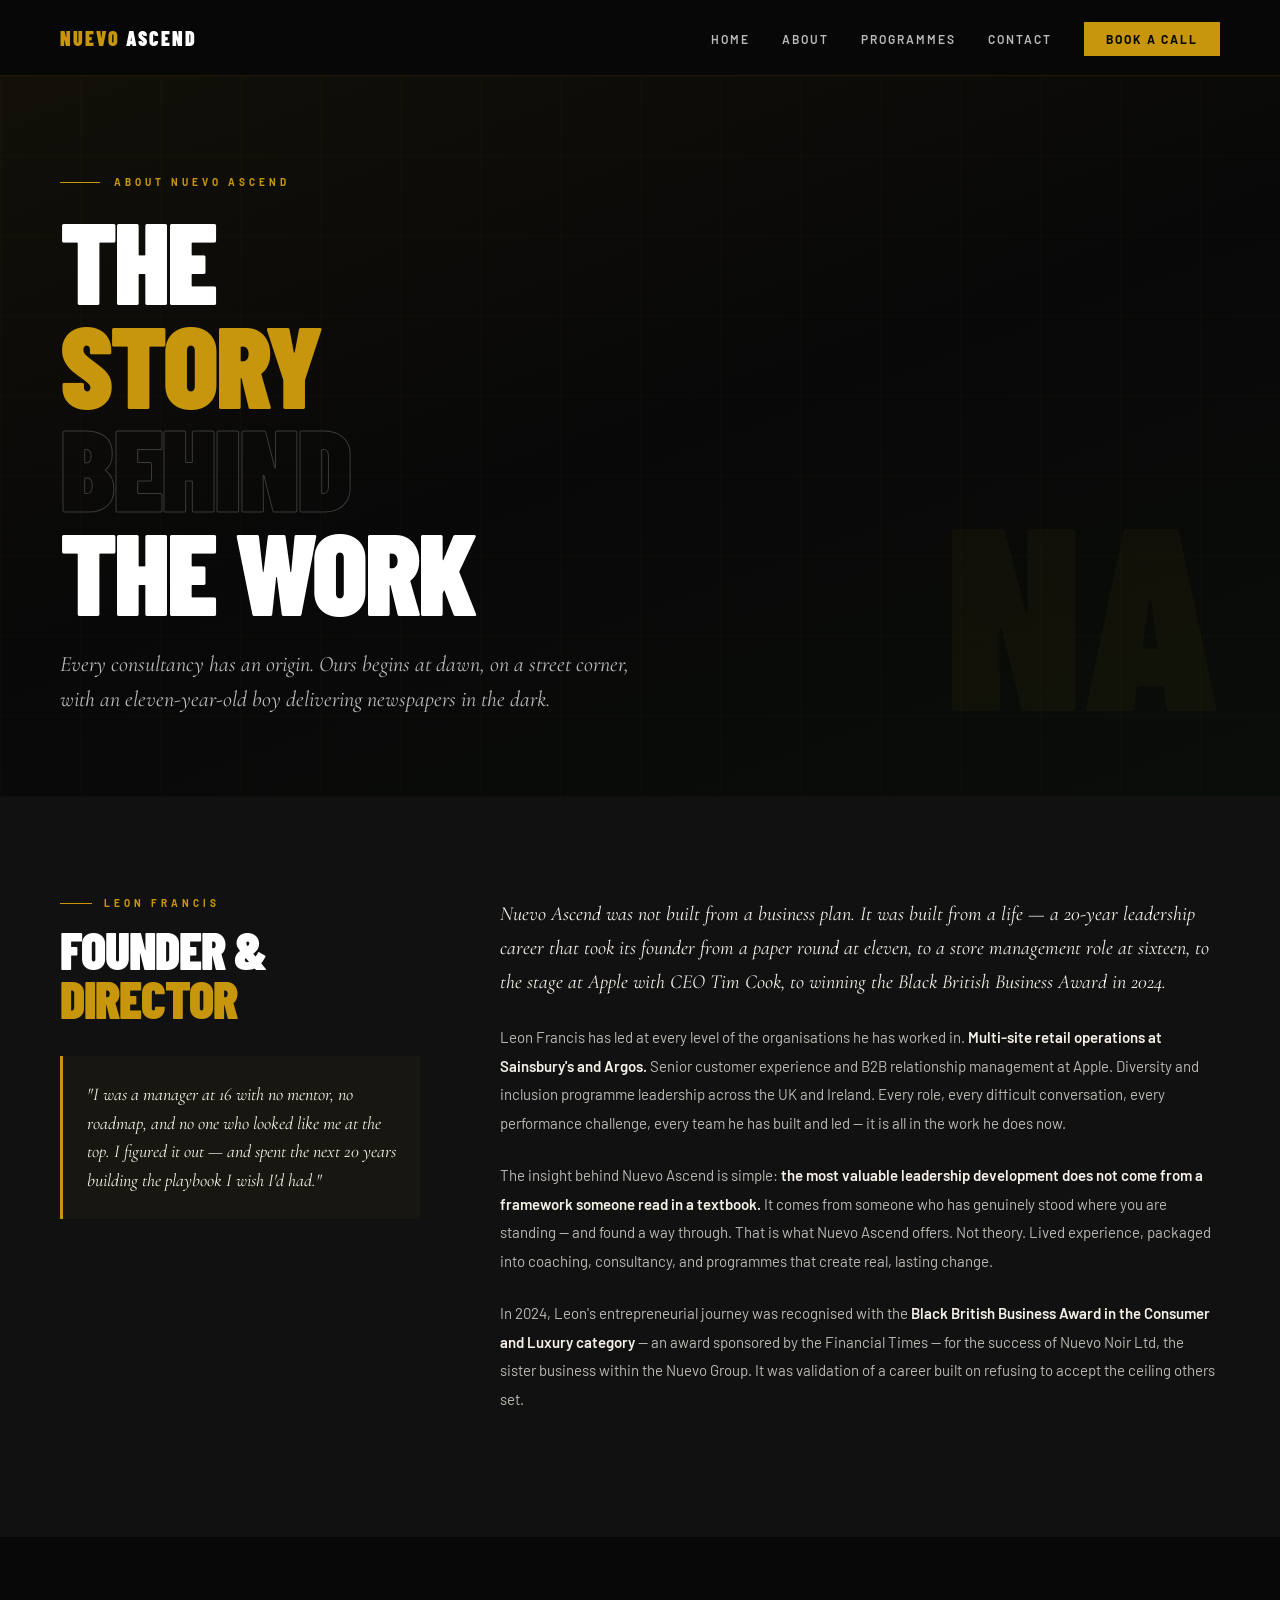
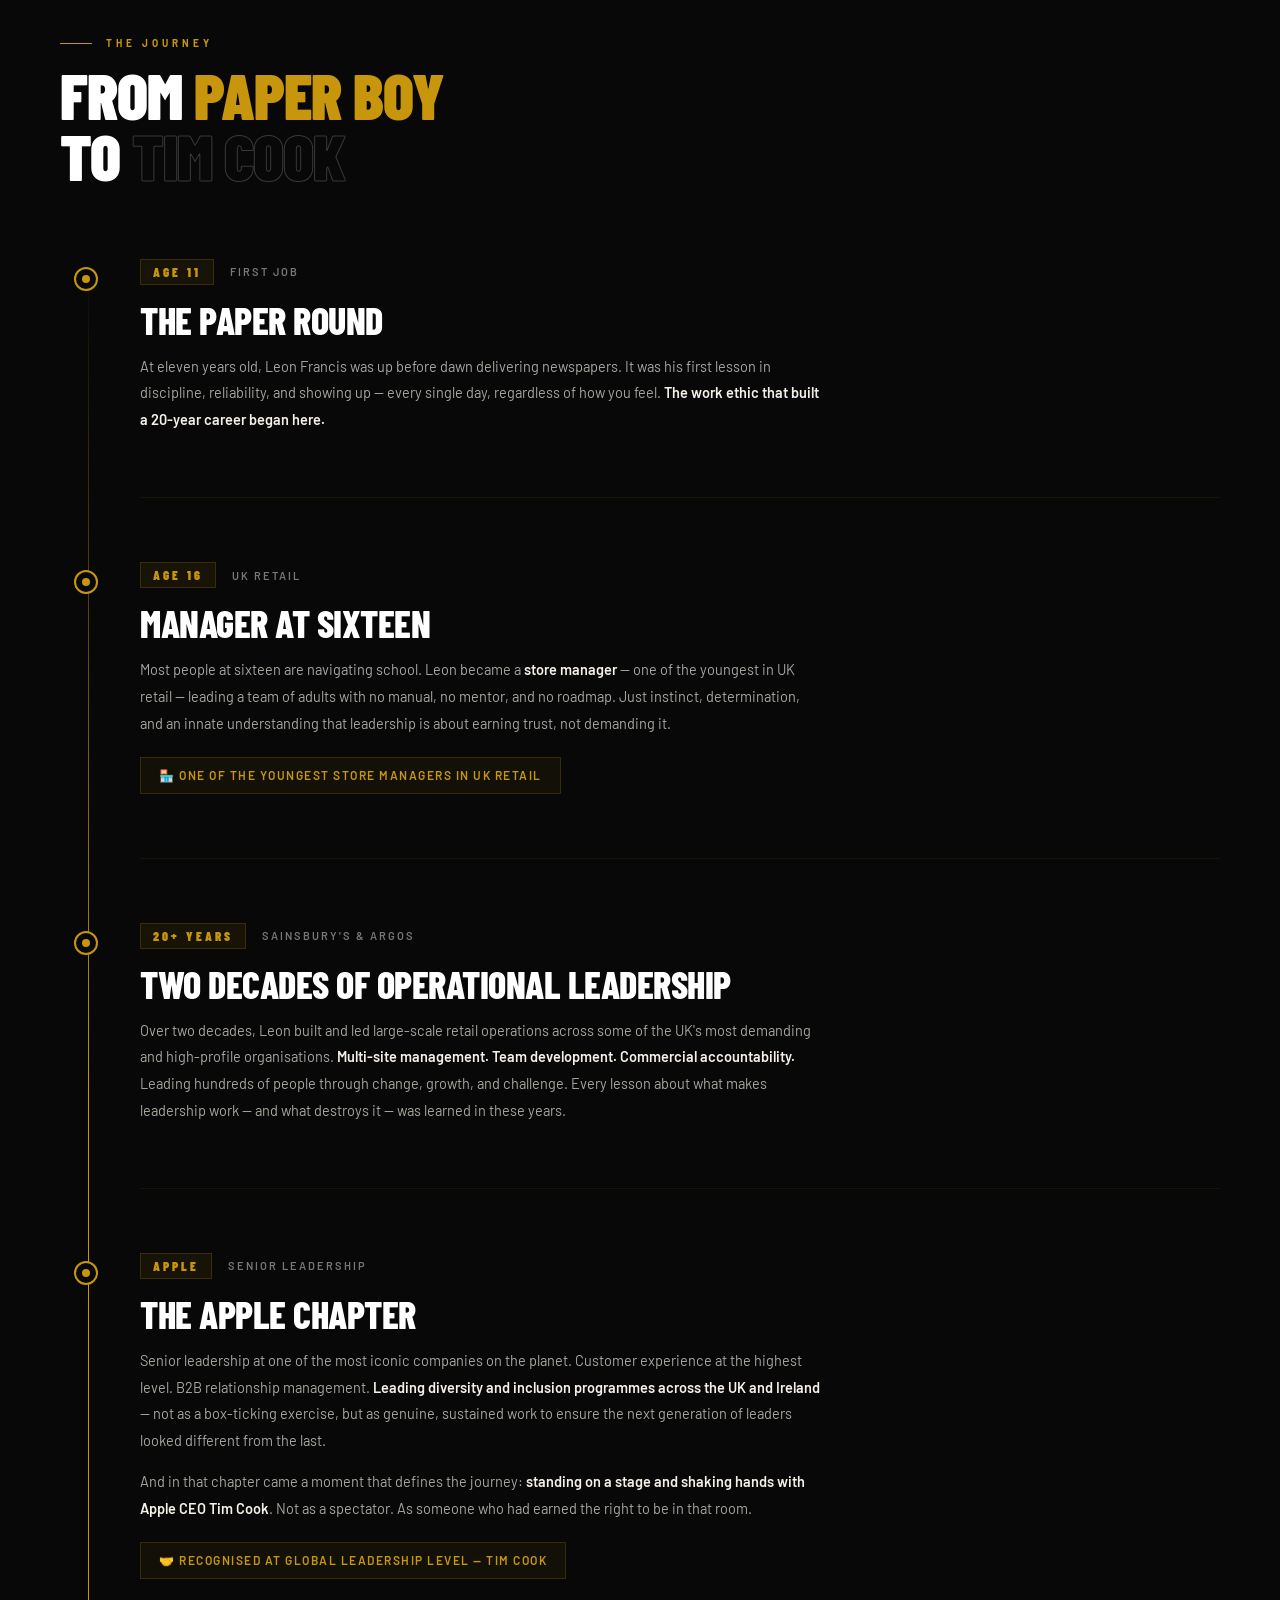
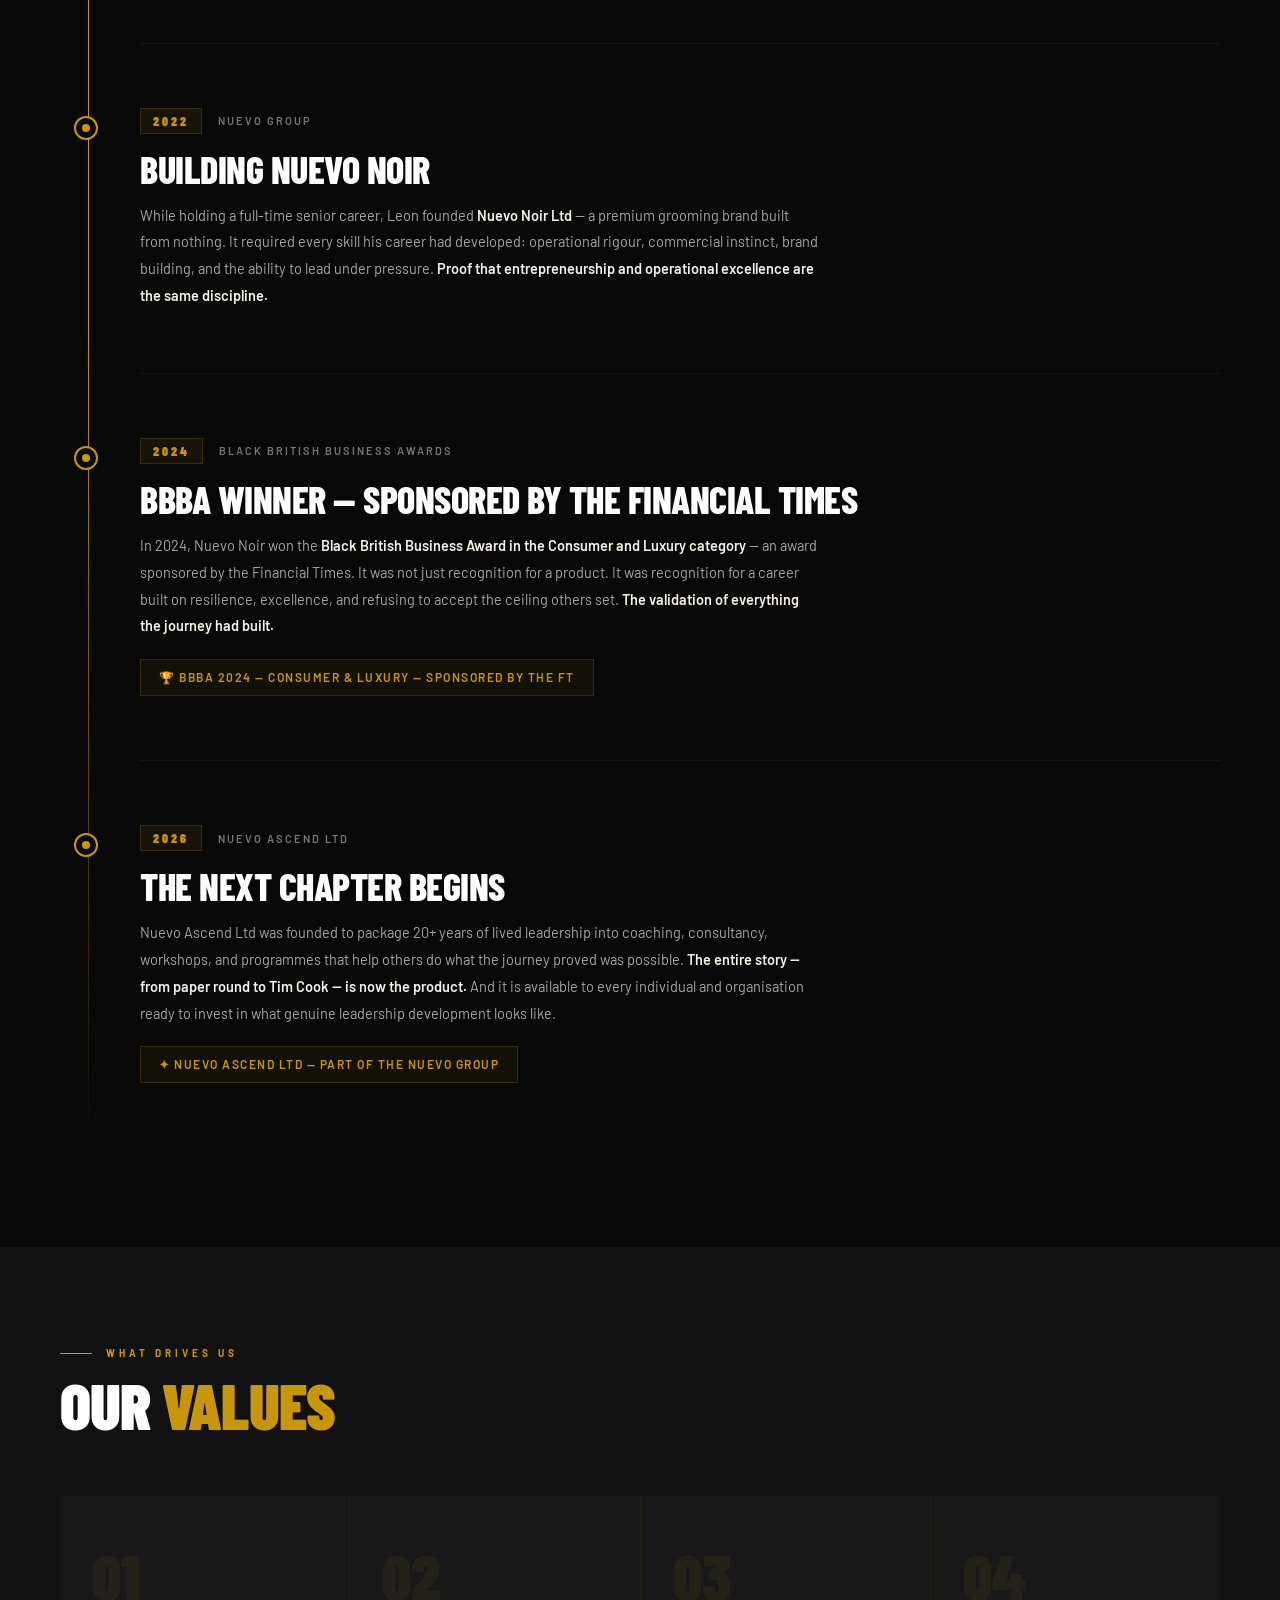
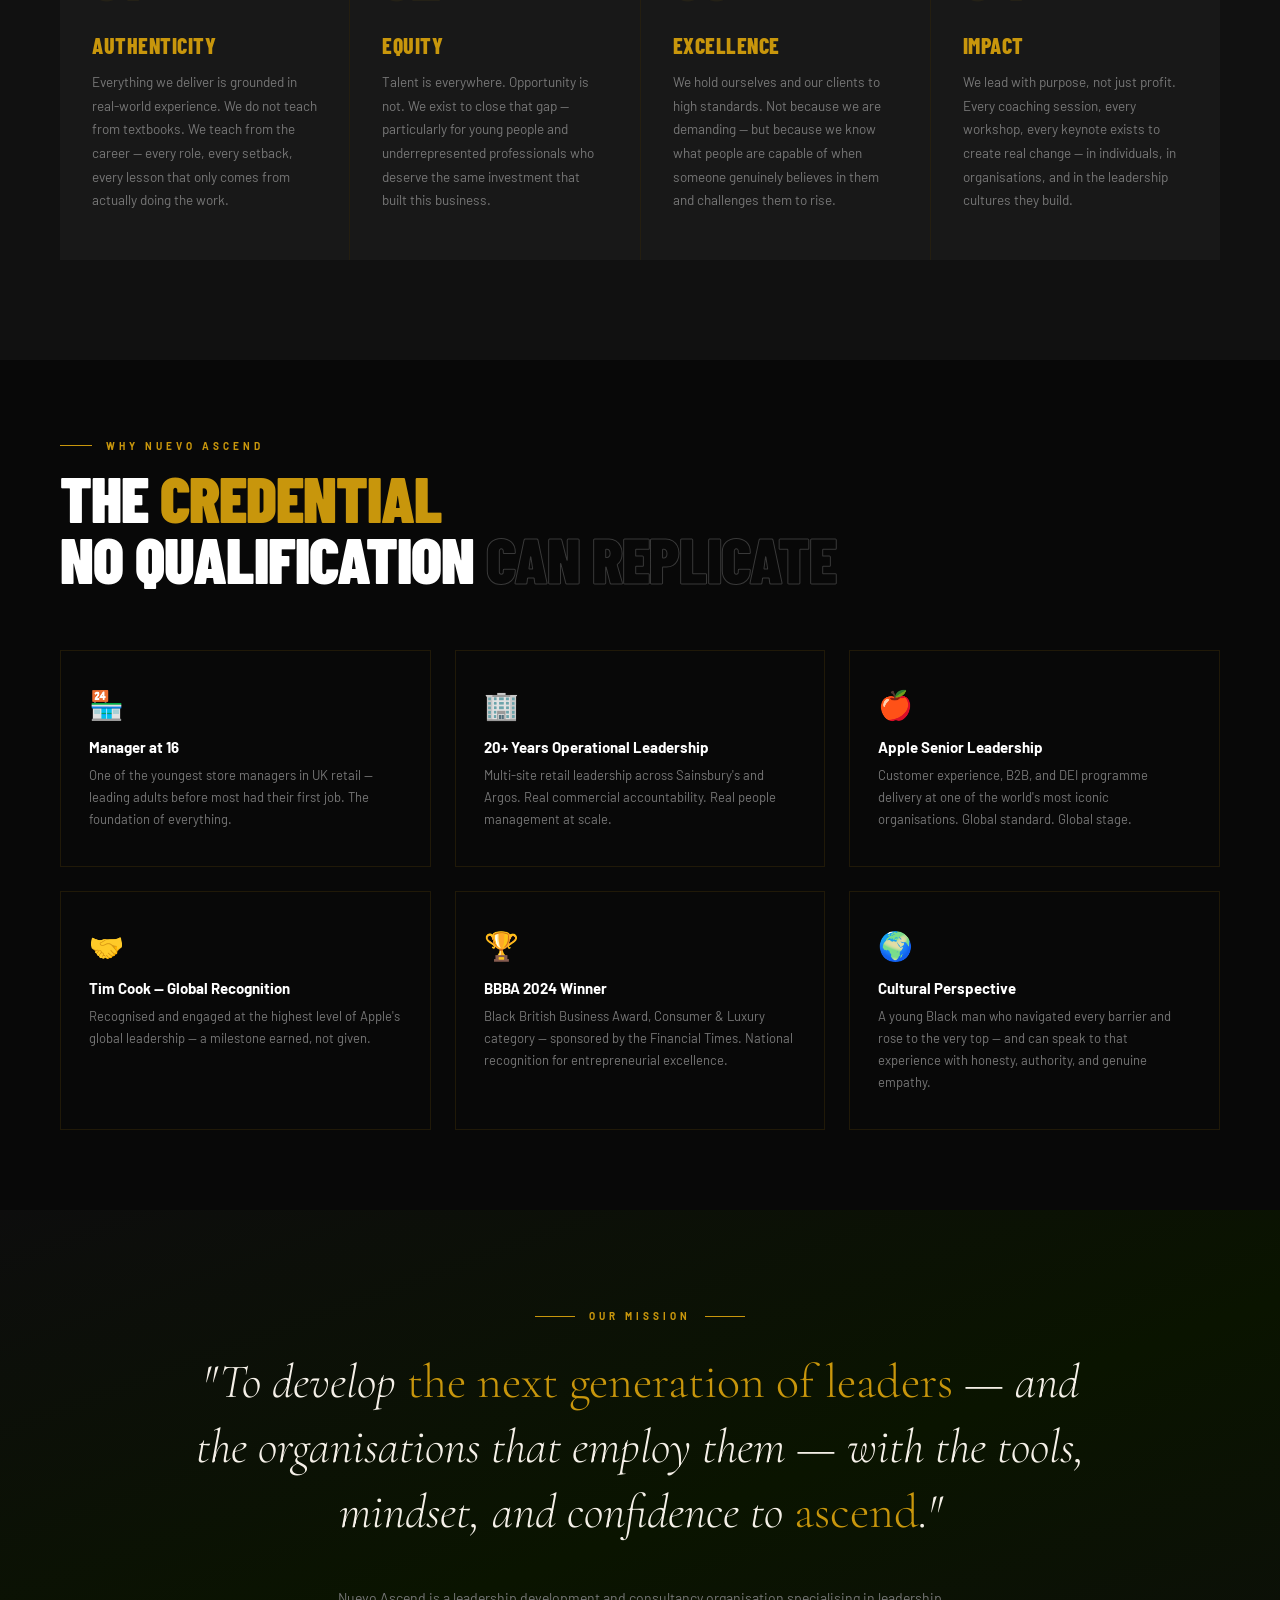
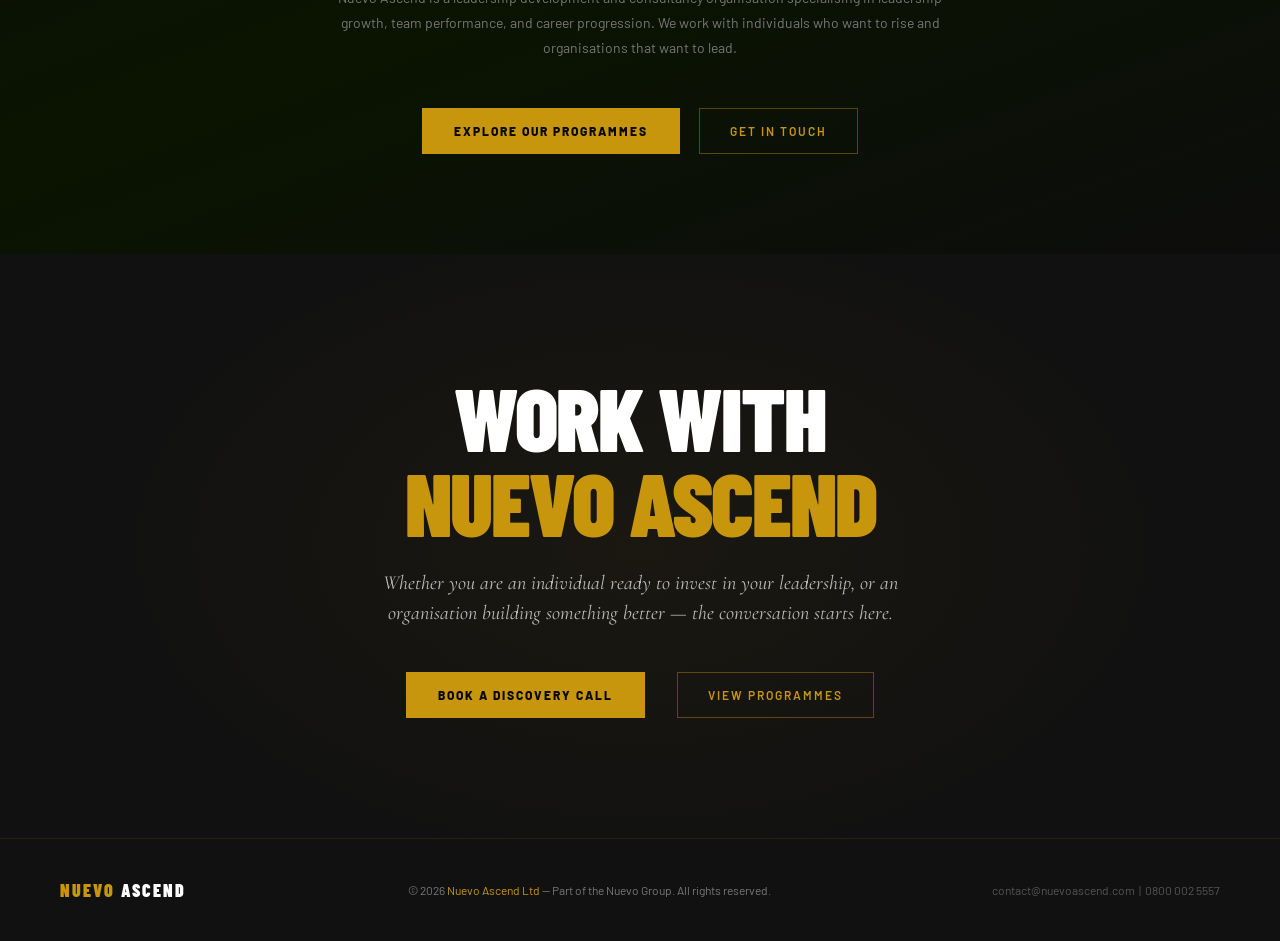
==== nuevoascend-site/about.html @ 0a99cb54 "Add files via upload" ====
<!DOCTYPE html>
<html lang="en">
<head>
<meta charset="UTF-8">
<meta name="viewport" content="width=device-width, initial-scale=1.0">
<title>About | Nuevo Ascend — The Story</title>
<link href="https://fonts.googleapis.com/css2?family=Cormorant+Garamond:ital,wght@0,300;0,400;0,600;0,700;1,300;1,400;1,600&family=Barlow:wght@300;400;500;600;700;800&family=Barlow+Condensed:wght@600;700;800;900&display=swap" rel="stylesheet">
<style>
:root{--black:#080808;--charcoal:#111111;--panel:#181818;--gold:#C8960C;--gold-lt:#E8B830;--green:#2E8B1A;--white:#FFFFFF;--off:#F5F0E8;--grey:#777777;--lgrey:#BBBBBB}
*,*::before,*::after{box-sizing:border-box;margin:0;padding:0}
html{scroll-behavior:smooth}
body{background:var(--black);color:var(--off);font-family:'Barlow',sans-serif;overflow-x:hidden}
nav{position:sticky;top:0;left:0;right:0;z-index:200;display:flex;align-items:center;justify-content:space-between;padding:0 60px;height:76px;background:rgba(8,8,8,.95);backdrop-filter:blur(20px);border-bottom:1px solid rgba(200,150,12,.12)}
.nav-logo-text{font-family:'Barlow Condensed',sans-serif;font-weight:900;font-size:20px;letter-spacing:2px;color:var(--white);text-decoration:none}
.nav-logo-text span{color:var(--gold)}
.nav-links{display:flex;align-items:center;gap:32px;list-style:none}
.nav-links a{color:var(--lgrey);text-decoration:none;font-size:12px;font-weight:600;letter-spacing:2px;text-transform:uppercase;transition:color .3s}
.nav-links a:hover{color:var(--gold)}
.nav-cta{background:var(--gold)!important;color:var(--black)!important;padding:10px 22px!important;font-weight:700!important}

/* PAGE HERO */
.page-hero{min-height:auto;padding-top:100px;display:flex;flex-direction:column;justify-content:flex-end;padding:100px 60px 80px;position:relative;overflow:hidden}
.page-hero-bg{position:absolute;inset:0;background:linear-gradient(160deg,rgba(200,150,12,.05) 0%,transparent 50%,rgba(46,139,26,.04) 100%),var(--black)}
.page-hero-lines{position:absolute;inset:0;background-image:linear-gradient(rgba(200,150,12,.025) 1px,transparent 1px),linear-gradient(90deg,rgba(200,150,12,.025) 1px,transparent 1px);background-size:80px 80px}
.page-hero-num{position:absolute;right:60px;bottom:60px;font-family:'Barlow Condensed',sans-serif;font-weight:900;font-size:260px;color:rgba(200,150,12,.04);line-height:1;pointer-events:none;user-select:none}
.page-hero-eyebrow{display:flex;align-items:center;gap:14px;margin-bottom:20px;position:relative;z-index:1;opacity:0;animation:fadeUp .8s .3s forwards}
.page-hero-eyebrow span{font-size:10px;font-weight:700;letter-spacing:4px;text-transform:uppercase;color:var(--gold)}
.page-hero-eyebrow::before{content:'';width:40px;height:1px;background:var(--gold)}
.page-hero h1{font-family:'Barlow Condensed',sans-serif;font-weight:900;font-size:clamp(60px,9vw,130px);line-height:.9;text-transform:uppercase;letter-spacing:-3px;position:relative;z-index:1;opacity:0;animation:fadeUp .8s .5s forwards}
.page-hero h1 .white{color:var(--white);display:block}
.page-hero h1 .gold{color:var(--gold);display:block}
.page-hero h1 .outline{-webkit-text-stroke:1px rgba(255,255,255,.2);color:transparent;display:block}
.page-hero-sub{font-family:'Cormorant Garamond',serif;font-style:italic;font-size:clamp(16px,2vw,22px);color:var(--lgrey);max-width:600px;line-height:1.6;margin-top:24px;position:relative;z-index:1;opacity:0;animation:fadeUp .8s .7s forwards}

/* INTRO */
.intro{padding:100px 60px;background:var(--charcoal)}
.intro-grid{display:grid;grid-template-columns:1fr 2fr;gap:80px;align-items:start}
.intro-side{position:sticky;top:100px}
.intro-label{font-size:10px;font-weight:700;letter-spacing:4px;text-transform:uppercase;color:var(--gold);margin-bottom:16px;display:flex;align-items:center;gap:12px}
.intro-label::before{content:'';width:32px;height:1px;background:var(--gold)}
.intro-headline{font-family:'Barlow Condensed',sans-serif;font-weight:900;font-size:52px;line-height:.95;text-transform:uppercase;color:var(--white);letter-spacing:-1px}
.intro-headline span{color:var(--gold);display:block}
.intro-quote{margin-top:32px;padding:24px;border-left:3px solid var(--gold);background:rgba(200,150,12,.04)}
.intro-quote p{font-family:'Cormorant Garamond',serif;font-style:italic;font-size:18px;color:var(--off);line-height:1.6}
.intro-body p{font-size:15px;line-height:1.9;color:rgba(245,240,232,.75);margin-bottom:24px}
.intro-body p strong{color:var(--off);font-weight:600}
.intro-body p:first-child{font-family:'Cormorant Garamond',serif;font-size:20px;font-style:italic;color:var(--off);line-height:1.7}

/* TIMELINE SECTION */
.timeline-section{padding:100px 60px;background:var(--black)}
.tl-header{margin-bottom:72px}
.section-label{display:flex;align-items:center;gap:14px;margin-bottom:16px}
.section-label span{font-size:10px;font-weight:700;letter-spacing:4px;text-transform:uppercase;color:var(--gold)}
.section-label::before{content:'';width:32px;height:1px;background:var(--gold)}
.section-title{font-family:'Barlow Condensed',sans-serif;font-weight:900;font-size:clamp(40px,5vw,72px);line-height:.95;text-transform:uppercase;color:var(--white);letter-spacing:-1px}
.section-title .gold{color:var(--gold)}
.section-title .outline{-webkit-text-stroke:1px rgba(255,255,255,.2);color:transparent}
.tl-track{position:relative;padding-left:80px}
.tl-track::before{content:'';position:absolute;left:28px;top:0;bottom:0;width:1px;background:linear-gradient(180deg,transparent,var(--gold),var(--gold),transparent)}
.tl-entry{position:relative;margin-bottom:64px;padding-bottom:64px;border-bottom:1px solid rgba(200,150,12,.08)}
.tl-entry:last-child{border-bottom:none;margin-bottom:0}
.tl-marker{position:absolute;left:-66px;top:8px;width:24px;height:24px;border:2px solid var(--gold);background:var(--black);border-radius:50%;display:flex;align-items:center;justify-content:center}
.tl-marker::after{content:'';width:8px;height:8px;background:var(--gold);border-radius:50%}
.tl-meta{display:flex;align-items:center;gap:16px;margin-bottom:16px}
.tl-year{font-family:'Barlow Condensed',sans-serif;font-weight:900;font-size:13px;letter-spacing:3px;color:var(--gold);background:rgba(200,150,12,.08);padding:4px 12px;border:1px solid rgba(200,150,12,.2)}
.tl-org{font-size:11px;font-weight:600;letter-spacing:2px;text-transform:uppercase;color:var(--grey)}
.tl-title{font-family:'Barlow Condensed',sans-serif;font-weight:800;font-size:clamp(24px,3vw,38px);color:var(--white);text-transform:uppercase;letter-spacing:-.5px;margin-bottom:14px;line-height:1}
.tl-body{font-size:14.5px;line-height:1.85;color:rgba(245,240,232,.68);max-width:680px}
.tl-body strong{color:var(--off);font-weight:600}
.tl-highlight{margin-top:20px;display:inline-flex;align-items:center;gap:10px;background:rgba(200,150,12,.06);border:1px solid rgba(200,150,12,.2);padding:10px 18px;font-size:12px;font-weight:600;letter-spacing:1.5px;color:var(--gold);text-transform:uppercase}

/* VALUES */
.values{padding:100px 60px;background:var(--charcoal)}
.values-grid{display:grid;grid-template-columns:repeat(4,1fr);gap:1px;background:rgba(200,150,12,.1);margin-top:60px}
.val-card{background:var(--panel);padding:48px 32px;position:relative;overflow:hidden;transition:background .4s}
.val-card:hover{background:#1e1e1e}
.val-card::after{content:'';position:absolute;top:0;left:0;right:0;height:2px;background:var(--gold);transform:scaleX(0);transform-origin:left;transition:transform .4s}
.val-card:hover::after{transform:scaleX(1)}
.val-num{font-family:'Barlow Condensed',sans-serif;font-weight:900;font-size:64px;color:rgba(200,150,12,.07);line-height:1;margin-bottom:24px}
.val-title{font-family:'Barlow Condensed',sans-serif;font-weight:800;font-size:22px;text-transform:uppercase;color:var(--gold);letter-spacing:.5px;margin-bottom:12px}
.val-body{font-size:13.5px;color:var(--grey);line-height:1.75}

/* CREDENTIALS */
.credentials{padding:80px 60px;background:var(--black)}
.cred-grid{display:grid;grid-template-columns:repeat(3,1fr);gap:24px;margin-top:60px}
.cred-card{border:1px solid rgba(200,150,12,.12);padding:36px 28px;transition:border-color .4s,transform .4s}
.cred-card:hover{border-color:var(--gold);transform:translateY(-4px)}
.cred-icon{font-size:28px;margin-bottom:16px;display:block}
.cred-title{font-weight:700;font-size:15px;color:var(--white);margin-bottom:8px}
.cred-desc{font-size:13px;color:var(--grey);line-height:1.7}

/* MISSION */
.mission{padding:100px 60px;background:linear-gradient(160deg,#0d0d0d,#0a1400,#0d0d0d)}
.mission-inner{max-width:900px;margin:0 auto;text-align:center}
.mission-eyebrow{font-size:10px;font-weight:700;letter-spacing:4px;text-transform:uppercase;color:var(--gold);margin-bottom:28px;display:flex;align-items:center;justify-content:center;gap:14px}
.mission-eyebrow::before,.mission-eyebrow::after{content:'';width:40px;height:1px;background:var(--gold)}
.mission-text{font-family:'Cormorant Garamond',serif;font-size:clamp(26px,4vw,48px);font-style:italic;color:var(--off);line-height:1.35;font-weight:300;margin-bottom:40px}
.mission-text em{font-style:normal;color:var(--gold)}
.mission-sub{font-size:14px;color:var(--grey);line-height:1.8;max-width:640px;margin:0 auto 48px}
.btn-gold{display:inline-flex;align-items:center;gap:10px;background:var(--gold);color:var(--black);font-weight:800;font-size:12px;letter-spacing:2px;text-transform:uppercase;padding:16px 32px;text-decoration:none;transition:all .3s}
.btn-gold:hover{background:var(--gold-lt);transform:translateY(-2px)}
.btn-ghost{display:inline-flex;align-items:center;gap:10px;border:1px solid rgba(200,150,12,.4);color:var(--gold);font-weight:600;font-size:12px;letter-spacing:2px;text-transform:uppercase;padding:15px 30px;text-decoration:none;transition:all .3s;margin-left:16px}
.btn-ghost:hover{border-color:var(--gold);background:rgba(200,150,12,.06)}

/* CTA */
.about-cta{padding:120px 60px;text-align:center;background:var(--charcoal);position:relative;overflow:hidden}
.about-cta::before{content:'';position:absolute;inset:0;background:radial-gradient(ellipse 60% 80% at 50% 50%,rgba(200,150,12,.05) 0%,transparent 70%)}
.about-cta h2{font-family:'Barlow Condensed',sans-serif;font-weight:900;font-size:clamp(48px,7vw,90px);text-transform:uppercase;letter-spacing:-2px;line-height:.95;position:relative;z-index:1;margin-bottom:24px}
.about-cta h2 .white{color:var(--white);display:block}
.about-cta h2 .gold{color:var(--gold);display:block}
.about-cta p{font-family:'Cormorant Garamond',serif;font-style:italic;font-size:20px;color:var(--lgrey);max-width:520px;margin:0 auto 44px;line-height:1.5;position:relative;z-index:1}
.cta-group{display:flex;gap:16px;justify-content:center;flex-wrap:wrap;position:relative;z-index:1}

/* FOOTER */
footer{background:var(--charcoal);border-top:1px solid rgba(200,150,12,.12);padding:40px 60px;display:flex;justify-content:space-between;align-items:center;flex-wrap:wrap;gap:16px}
.f-logo{font-family:'Barlow Condensed',sans-serif;font-weight:900;font-size:18px;letter-spacing:2px;color:var(--white)}
.f-logo span{color:var(--gold)}
footer p{font-size:12px;color:var(--grey)}
footer p span{color:var(--gold)}

@keyframes fadeUp{from{opacity:0;transform:translateY(28px)}to{opacity:1;transform:translateY(0)}}
.reveal{opacity:0;transform:translateY(36px);transition:opacity .8s ease,transform .8s ease}
.reveal-left{opacity:0;transform:translateX(-36px);transition:opacity .8s ease,transform .8s ease}
.reveal-right{opacity:0;transform:translateX(36px);transition:opacity .8s ease,transform .8s ease}
.reveal.visible,.reveal-left.visible,.reveal-right.visible{opacity:1;transform:none}
@media(max-width:960px){nav,footer{padding:0 24px 0}nav{height:64px}.page-hero,.intro,.timeline-section,.values,.credentials,.mission,.about-cta{padding:80px 24px}.intro-grid{grid-template-columns:1fr}.intro-side{position:static}.values-grid,.cred-grid{grid-template-columns:1fr 1fr}.tl-track{padding-left:48px}.page-hero-num{display:none}}
</style>
</head>
<body>

<nav>
  <a class="nav-logo-text" href="index.html"><span>NUEVO</span> ASCEND</a>
  <ul class="nav-links">
    <li><a href="index.html">Home</a></li>
    <li><a href="about.html">About</a></li>
    <li><a href="programmes.html">Programmes</a></li>
    <li><a href="contact.html">Contact</a></li>
    <li><a href="contact.html" class="nav-cta">Book a Call</a></li>
  </ul>
</nav>

<!-- PAGE HERO -->
<section class="page-hero" id="story">
  <div class="page-hero-bg"></div>
  <div class="page-hero-lines"></div>
  <div class="page-hero-num">NA</div>
  <div class="page-hero-eyebrow"><span>About Nuevo Ascend</span></div>
  <h1>
    <span class="white">The</span>
    <span class="gold">Story</span>
    <span class="outline">Behind</span>
    <span class="white">The Work</span>
  </h1>
  <p class="page-hero-sub">Every consultancy has an origin. Ours begins at dawn, on a street corner, with an eleven-year-old boy delivering newspapers in the dark.</p>
</section>

<!-- INTRO -->
<section class="intro">
  <div class="intro-grid">
    <div class="intro-side reveal-left">
      <div class="intro-label"><span>Leon Francis</span></div>
      <div class="intro-headline">Founder &<br><span>Director</span></div>
      <div class="intro-quote">
        <p>"I was a manager at 16 with no mentor, no roadmap, and no one who looked like me at the top. I figured it out — and spent the next 20 years building the playbook I wish I'd had."</p>
      </div>
    </div>
    <div class="intro-body reveal-right">
      <p>Nuevo Ascend was not built from a business plan. It was built from a life — a 20-year leadership career that took its founder from a paper round at eleven, to a store management role at sixteen, to the stage at Apple with CEO Tim Cook, to winning the Black British Business Award in 2024.</p>
      <p>Leon Francis has led at every level of the organisations he has worked in. <strong>Multi-site retail operations at Sainsbury's and Argos.</strong> Senior customer experience and B2B relationship management at Apple. Diversity and inclusion programme leadership across the UK and Ireland. Every role, every difficult conversation, every performance challenge, every team he has built and led — it is all in the work he does now.</p>
      <p>The insight behind Nuevo Ascend is simple: <strong>the most valuable leadership development does not come from a framework someone read in a textbook.</strong> It comes from someone who has genuinely stood where you are standing — and found a way through. That is what Nuevo Ascend offers. Not theory. Lived experience, packaged into coaching, consultancy, and programmes that create real, lasting change.</p>
      <p>In 2024, Leon's entrepreneurial journey was recognised with the <strong>Black British Business Award in the Consumer and Luxury category</strong> — an award sponsored by the Financial Times — for the success of Nuevo Noir Ltd, the sister business within the Nuevo Group. It was validation of a career built on refusing to accept the ceiling others set.</p>
    </div>
  </div>
</section>

<!-- TIMELINE -->
<section class="timeline-section">
  <div class="tl-header">
    <div class="section-label reveal"><span>The Journey</span></div>
    <h2 class="section-title reveal">From <span class="gold">Paper Boy</span><br>To <span class="outline">Tim Cook</span></h2>
  </div>
  <div class="tl-track">

    <div class="tl-entry reveal">
      <div class="tl-marker"></div>
      <div class="tl-meta"><span class="tl-year">AGE 11</span><span class="tl-org">First Job</span></div>
      <h3 class="tl-title">The Paper Round</h3>
      <p class="tl-body">At eleven years old, Leon Francis was up before dawn delivering newspapers. It was his first lesson in discipline, reliability, and showing up — every single day, regardless of how you feel. <strong>The work ethic that built a 20-year career began here.</strong></p>
    </div>

    <div class="tl-entry reveal">
      <div class="tl-marker"></div>
      <div class="tl-meta"><span class="tl-year">AGE 16</span><span class="tl-org">UK Retail</span></div>
      <h3 class="tl-title">Manager at Sixteen</h3>
      <p class="tl-body">Most people at sixteen are navigating school. Leon became a <strong>store manager</strong> — one of the youngest in UK retail — leading a team of adults with no manual, no mentor, and no roadmap. Just instinct, determination, and an innate understanding that leadership is about earning trust, not demanding it.</p>
      <div class="tl-highlight">🏪 One of the Youngest Store Managers in UK Retail</div>
    </div>

    <div class="tl-entry reveal">
      <div class="tl-marker"></div>
      <div class="tl-meta"><span class="tl-year">20+ YEARS</span><span class="tl-org">Sainsbury's & Argos</span></div>
      <h3 class="tl-title">Two Decades of Operational Leadership</h3>
      <p class="tl-body">Over two decades, Leon built and led large-scale retail operations across some of the UK's most demanding and high-profile organisations. <strong>Multi-site management. Team development. Commercial accountability.</strong> Leading hundreds of people through change, growth, and challenge. Every lesson about what makes leadership work — and what destroys it — was learned in these years.</p>
    </div>

    <div class="tl-entry reveal">
      <div class="tl-marker"></div>
      <div class="tl-meta"><span class="tl-year">APPLE</span><span class="tl-org">Senior Leadership</span></div>
      <h3 class="tl-title">The Apple Chapter</h3>
      <p class="tl-body">Senior leadership at one of the most iconic companies on the planet. Customer experience at the highest level. B2B relationship management. <strong>Leading diversity and inclusion programmes across the UK and Ireland</strong> — not as a box-ticking exercise, but as genuine, sustained work to ensure the next generation of leaders looked different from the last.</p>
      <p class="tl-body" style="margin-top:14px">And in that chapter came a moment that defines the journey: <strong>standing on a stage and shaking hands with Apple CEO Tim Cook</strong>. Not as a spectator. As someone who had earned the right to be in that room.</p>
      <div class="tl-highlight">🤝 Recognised at Global Leadership Level — Tim Cook</div>
    </div>

    <div class="tl-entry reveal">
      <div class="tl-marker"></div>
      <div class="tl-meta"><span class="tl-year">2022</span><span class="tl-org">Nuevo Group</span></div>
      <h3 class="tl-title">Building Nuevo Noir</h3>
      <p class="tl-body">While holding a full-time senior career, Leon founded <strong>Nuevo Noir Ltd</strong> — a premium grooming brand built from nothing. It required every skill his career had developed: operational rigour, commercial instinct, brand building, and the ability to lead under pressure. <strong>Proof that entrepreneurship and operational excellence are the same discipline.</strong></p>
    </div>

    <div class="tl-entry reveal">
      <div class="tl-marker"></div>
      <div class="tl-meta"><span class="tl-year">2024</span><span class="tl-org">Black British Business Awards</span></div>
      <h3 class="tl-title">BBBA Winner — Sponsored by the Financial Times</h3>
      <p class="tl-body">In 2024, Nuevo Noir won the <strong>Black British Business Award in the Consumer and Luxury category</strong> — an award sponsored by the Financial Times. It was not just recognition for a product. It was recognition for a career built on resilience, excellence, and refusing to accept the ceiling others set. <strong>The validation of everything the journey had built.</strong></p>
      <div class="tl-highlight">🏆 BBBA 2024 — Consumer & Luxury — Sponsored by the FT</div>
    </div>

    <div class="tl-entry reveal">
      <div class="tl-marker"></div>
      <div class="tl-meta"><span class="tl-year">2026</span><span class="tl-org">Nuevo Ascend Ltd</span></div>
      <h3 class="tl-title">The Next Chapter Begins</h3>
      <p class="tl-body">Nuevo Ascend Ltd was founded to package 20+ years of lived leadership into coaching, consultancy, workshops, and programmes that help others do what the journey proved was possible. <strong>The entire story — from paper round to Tim Cook — is now the product.</strong> And it is available to every individual and organisation ready to invest in what genuine leadership development looks like.</p>
      <div class="tl-highlight">✦ Nuevo Ascend Ltd — Part of the Nuevo Group</div>
    </div>

  </div>
</section>

<!-- VALUES -->
<section class="values">
  <div class="section-label reveal"><span>What Drives Us</span></div>
  <h2 class="section-title reveal">Our <span class="gold">Values</span></h2>
  <div class="values-grid">
    <div class="val-card reveal">
      <div class="val-num">01</div>
      <h3 class="val-title">Authenticity</h3>
      <p class="val-body">Everything we deliver is grounded in real-world experience. We do not teach from textbooks. We teach from the career — every role, every setback, every lesson that only comes from actually doing the work.</p>
    </div>
    <div class="val-card reveal" style="transition-delay:.1s">
      <div class="val-num">02</div>
      <h3 class="val-title">Equity</h3>
      <p class="val-body">Talent is everywhere. Opportunity is not. We exist to close that gap — particularly for young people and underrepresented professionals who deserve the same investment that built this business.</p>
    </div>
    <div class="val-card reveal" style="transition-delay:.2s">
      <div class="val-num">03</div>
      <h3 class="val-title">Excellence</h3>
      <p class="val-body">We hold ourselves and our clients to high standards. Not because we are demanding — but because we know what people are capable of when someone genuinely believes in them and challenges them to rise.</p>
    </div>
    <div class="val-card reveal" style="transition-delay:.3s">
      <div class="val-num">04</div>
      <h3 class="val-title">Impact</h3>
      <p class="val-body">We lead with purpose, not just profit. Every coaching session, every workshop, every keynote exists to create real change — in individuals, in organisations, and in the leadership cultures they build.</p>
    </div>
  </div>
</section>

<!-- CREDENTIALS -->
<section class="credentials">
  <div class="section-label reveal"><span>Why Nuevo Ascend</span></div>
  <h2 class="section-title reveal">The <span class="gold">Credential</span><br>No Qualification <span class="outline">Can Replicate</span></h2>
  <div class="cred-grid">
    <div class="cred-card reveal"><span class="cred-icon">🏪</span><h4 class="cred-title">Manager at 16</h4><p class="cred-desc">One of the youngest store managers in UK retail — leading adults before most had their first job. The foundation of everything.</p></div>
    <div class="cred-card reveal" style="transition-delay:.1s"><span class="cred-icon">🏢</span><h4 class="cred-title">20+ Years Operational Leadership</h4><p class="cred-desc">Multi-site retail leadership across Sainsbury's and Argos. Real commercial accountability. Real people management at scale.</p></div>
    <div class="cred-card reveal" style="transition-delay:.2s"><span class="cred-icon">🍎</span><h4 class="cred-title">Apple Senior Leadership</h4><p class="cred-desc">Customer experience, B2B, and DEI programme delivery at one of the world's most iconic organisations. Global standard. Global stage.</p></div>
    <div class="cred-card reveal" style="transition-delay:.15s"><span class="cred-icon">🤝</span><h4 class="cred-title">Tim Cook — Global Recognition</h4><p class="cred-desc">Recognised and engaged at the highest level of Apple's global leadership — a milestone earned, not given.</p></div>
    <div class="cred-card reveal" style="transition-delay:.25s"><span class="cred-icon">🏆</span><h4 class="cred-title">BBBA 2024 Winner</h4><p class="cred-desc">Black British Business Award, Consumer & Luxury category — sponsored by the Financial Times. National recognition for entrepreneurial excellence.</p></div>
    <div class="cred-card reveal" style="transition-delay:.35s"><span class="cred-icon">🌍</span><h4 class="cred-title">Cultural Perspective</h4><p class="cred-desc">A young Black man who navigated every barrier and rose to the very top — and can speak to that experience with honesty, authority, and genuine empathy.</p></div>
  </div>
</section>

<!-- MISSION -->
<section class="mission">
  <div class="mission-inner reveal">
    <div class="mission-eyebrow">Our Mission</div>
    <p class="mission-text">"To develop <em>the next generation of leaders</em> — and the organisations that employ them — with the tools, mindset, and confidence to <em>ascend</em>."</p>
    <p class="mission-sub">Nuevo Ascend is a leadership development and consultancy organisation specialising in leadership growth, team performance, and career progression. We work with individuals who want to rise and organisations that want to lead.</p>
    <div>
      <a href="programmes.html" class="btn-gold">Explore Our Programmes</a>
      <a href="contact.html" class="btn-ghost">Get in Touch</a>
    </div>
  </div>
</section>

<!-- CTA -->
<section class="about-cta">
  <h2 class="reveal">
    <span class="white">Work With</span>
    <span class="gold">Nuevo Ascend</span>
  </h2>
  <p class="reveal">Whether you are an individual ready to invest in your leadership, or an organisation building something better — the conversation starts here.</p>
  <div class="cta-group reveal">
    <a href="contact.html" class="btn-gold">Book a Discovery Call</a>
    <a href="programmes.html" class="btn-ghost">View Programmes</a>
  </div>
</section>

<footer>
  <div class="f-logo"><span>NUEVO</span> ASCEND</div>
  <p>© 2026 <span>Nuevo Ascend Ltd</span> — Part of the Nuevo Group. All rights reserved.</p>
  <p style="font-size:12px;color:#555">contact@nuevoascend.com &nbsp;|&nbsp; 0800 002 5557</p>
</footer>

<script>
const obs = new IntersectionObserver(entries => {
  entries.forEach(e => { if(e.isIntersecting){ e.target.classList.add('visible'); obs.unobserve(e.target); } });
}, { threshold: 0.1 });
document.querySelectorAll('.reveal,.reveal-left,.reveal-right').forEach(el => obs.observe(el));
</script>

<script>
  // Auto-resize iFrame for Wix embed — posts content height to parent
  function notifyHeight() {
    const h = document.documentElement.scrollHeight;
    window.parent.postMessage({ type: 'iwResizeWindow', params: { width: '100%', height: h + 'px' } }, '*');
  }
  // Fire on load and whenever content changes
  window.addEventListener('load', notifyHeight);
  window.addEventListener('resize', notifyHeight);
  // Also fire after images and fonts load
  setTimeout(notifyHeight, 500);
  setTimeout(notifyHeight, 1500);
  // MutationObserver catches dynamic content changes
  new MutationObserver(notifyHeight).observe(document.body, { subtree: true, childList: true, attributes: true });
</script>

</body>
</html>
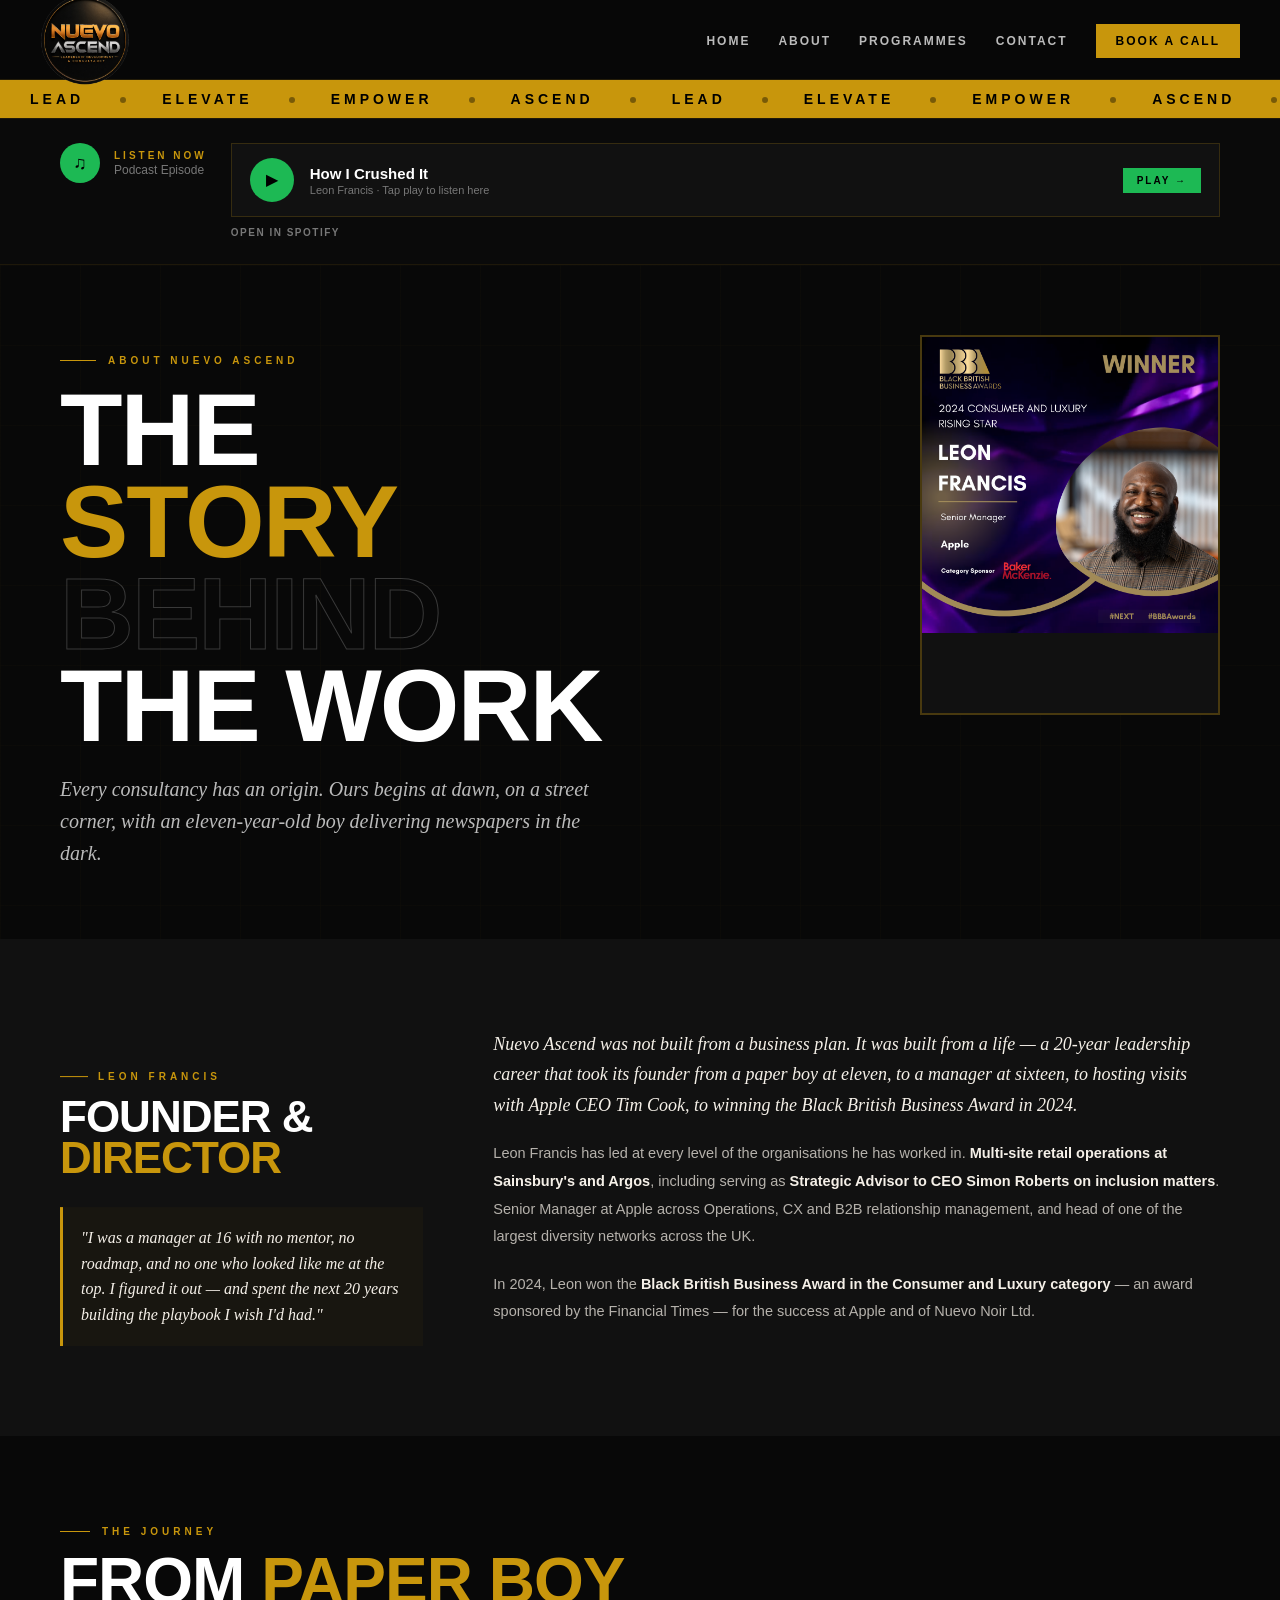
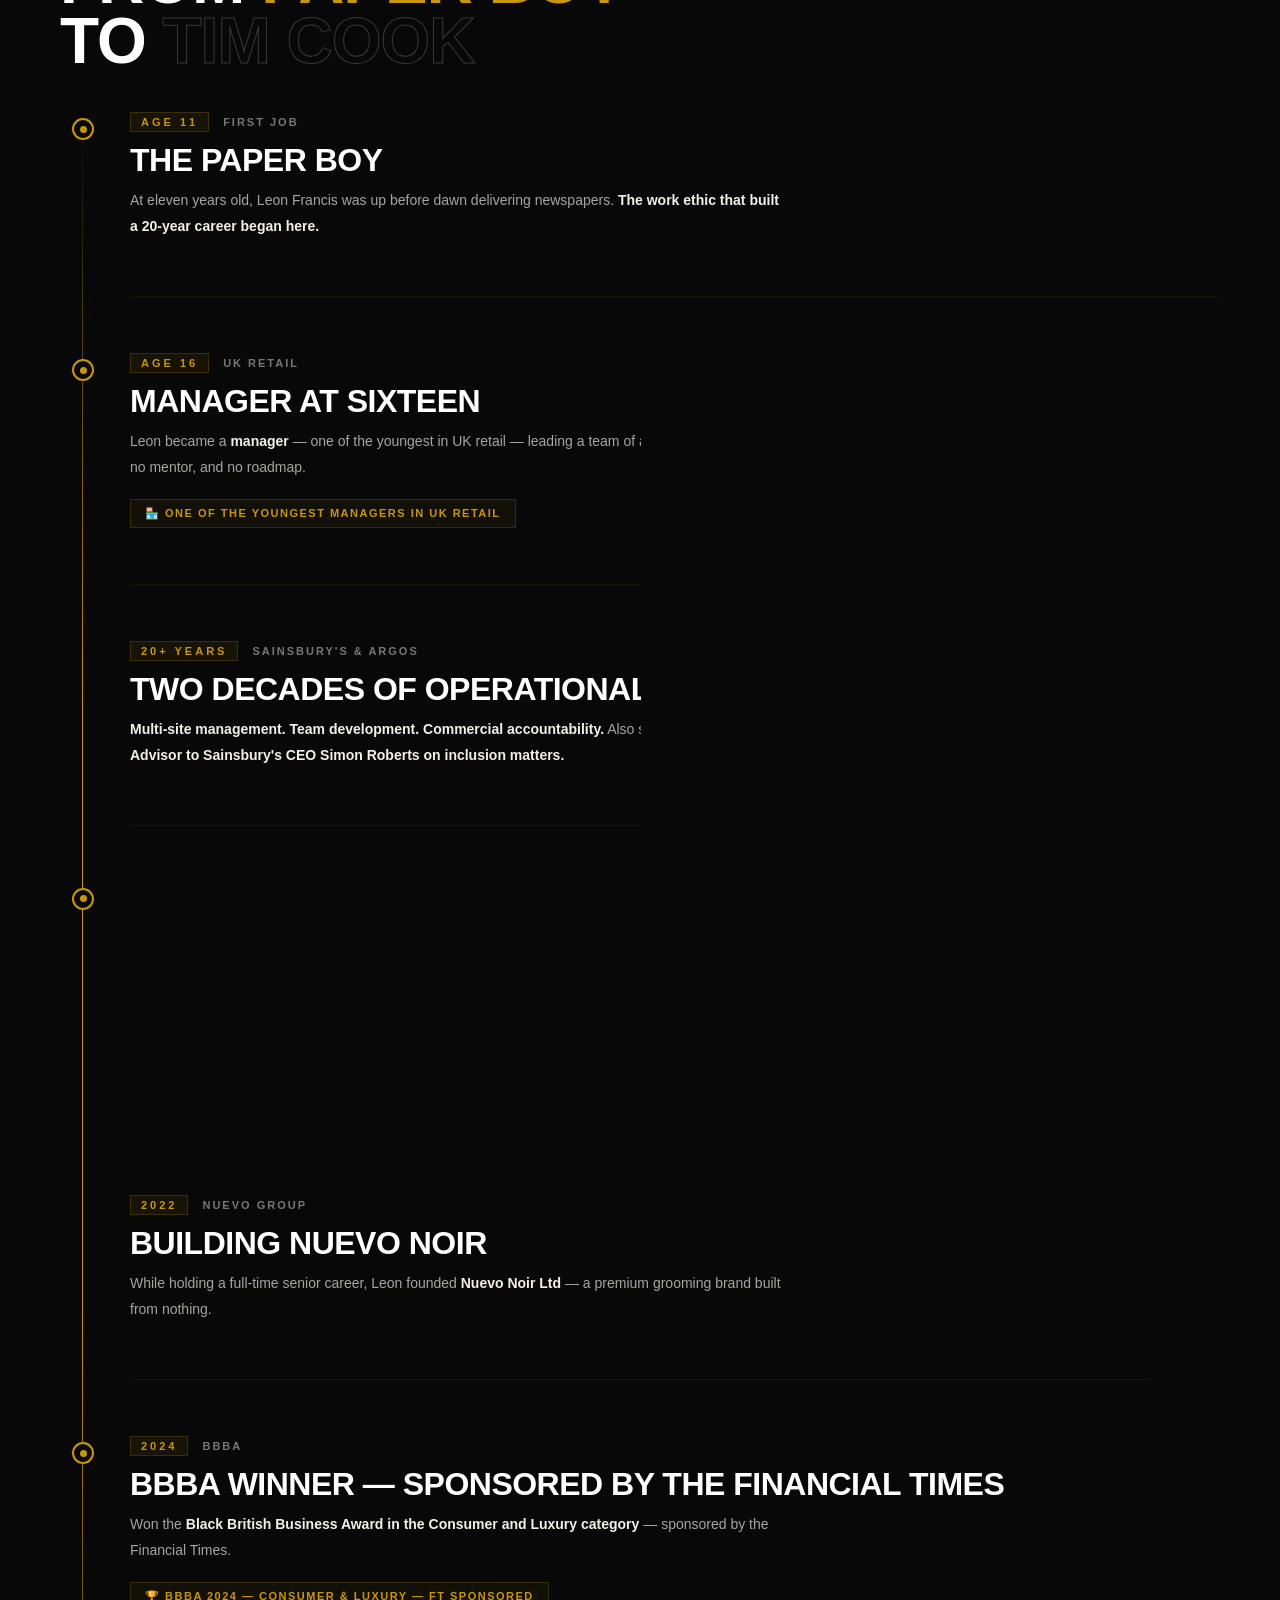
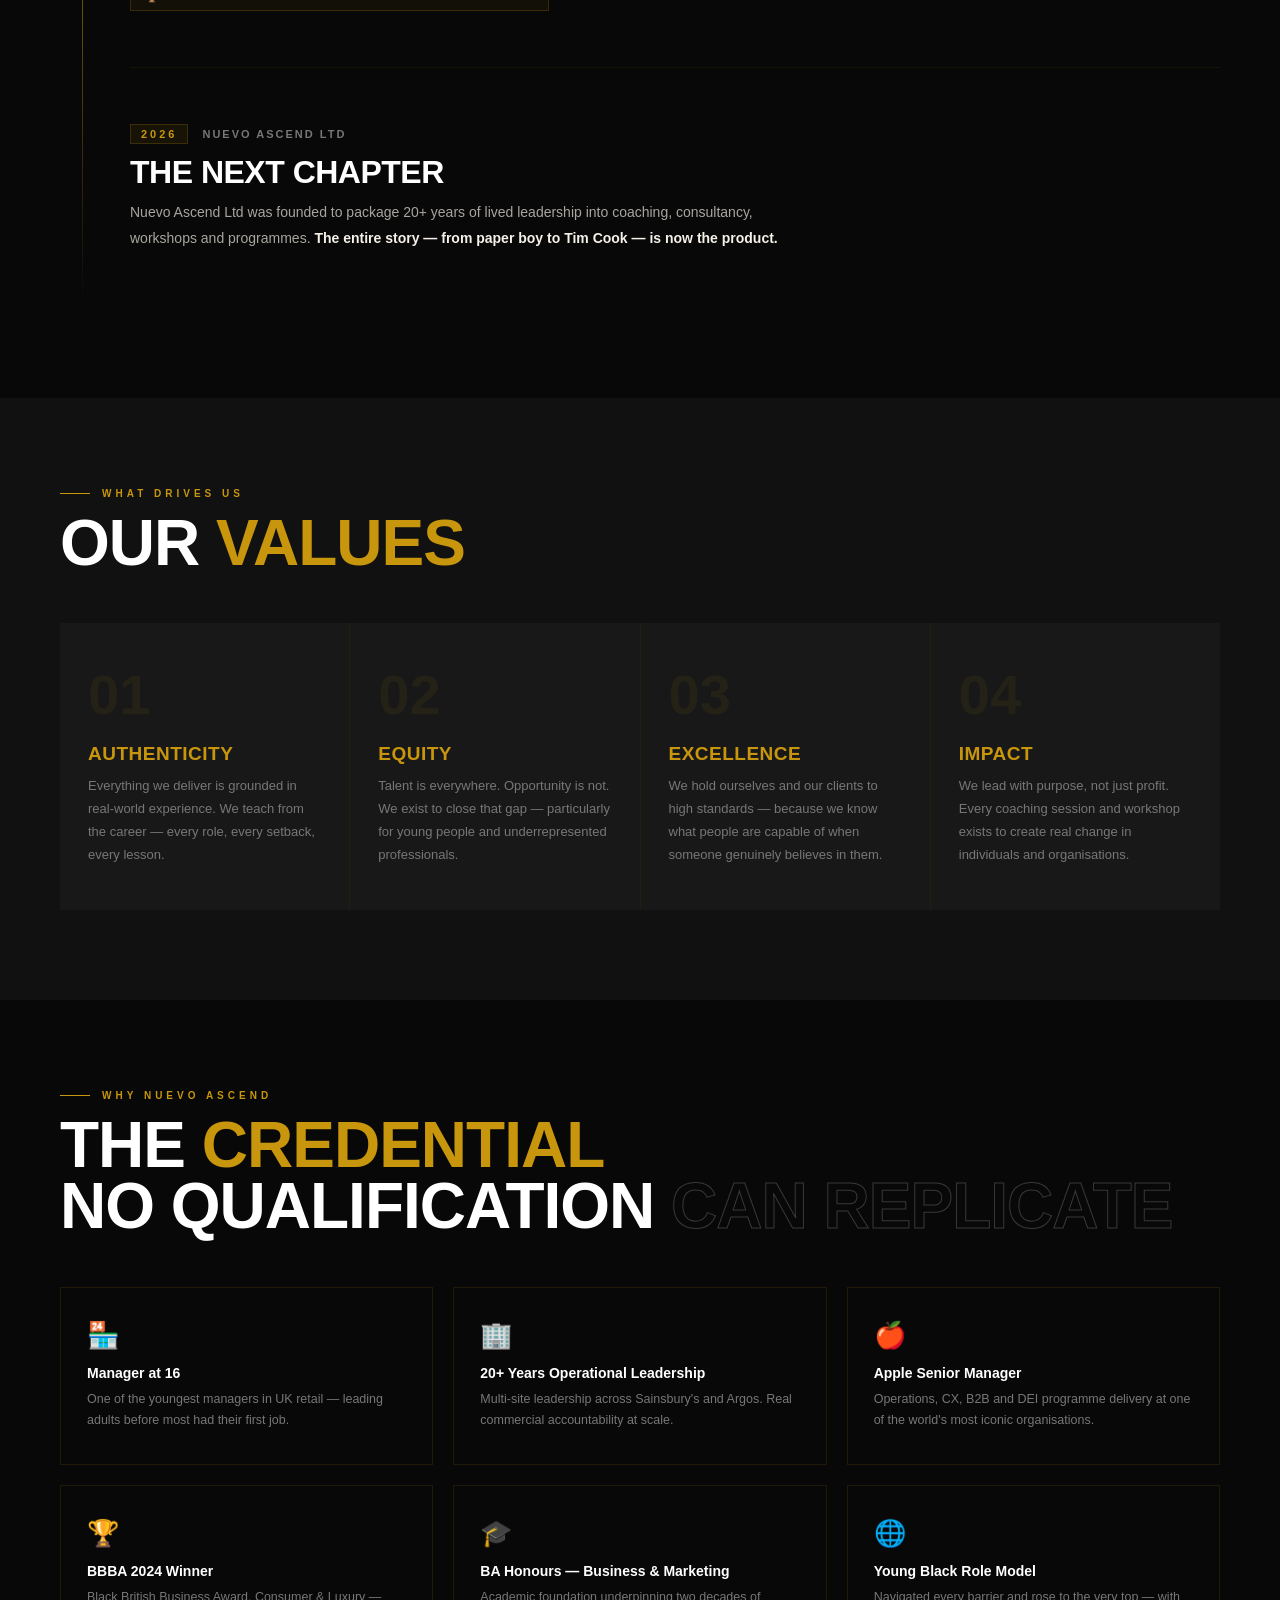
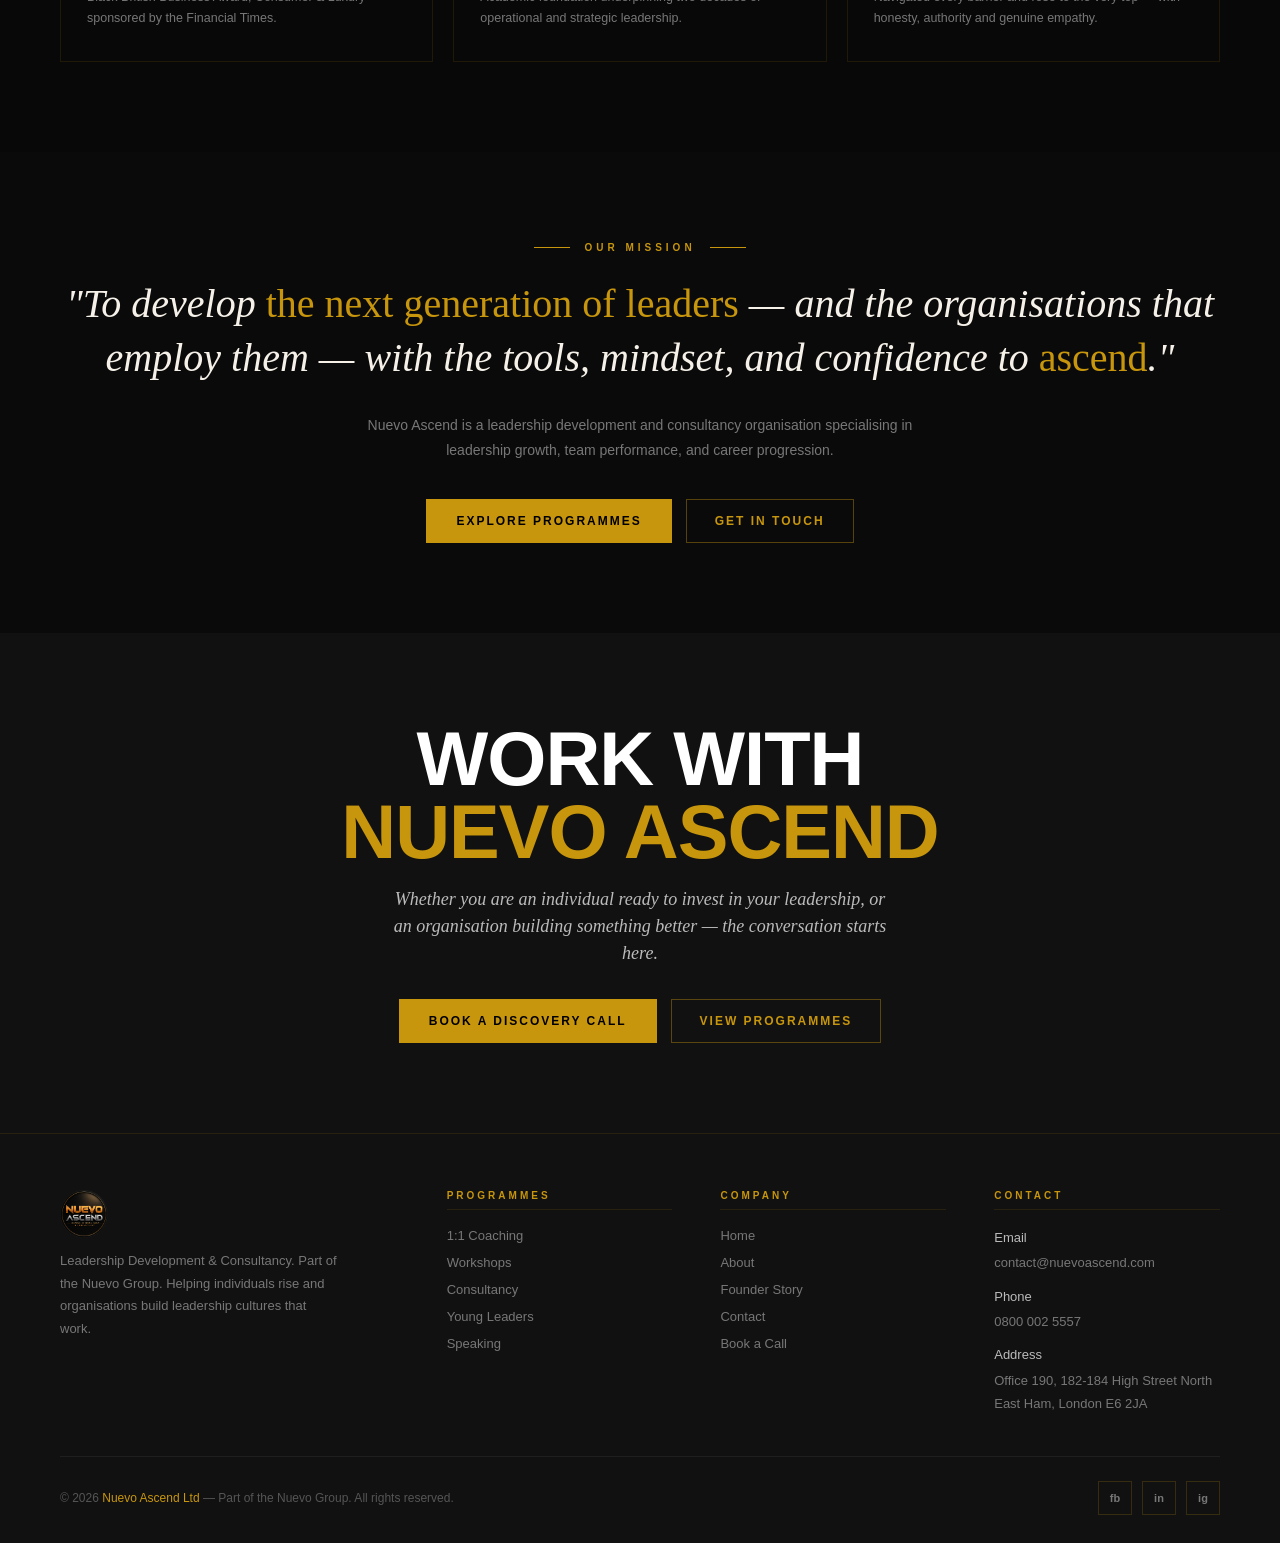
==== commit 1211e789: "Update marketing site with latest HTML, CSS, JS, and image assets. Replace the uploaded static pages" ====
--- a/nuevoascend-site/about.html
+++ b/nuevoascend-site/about.html
@@ -2,338 +2,504 @@
 <html lang="en">
 <head>
 <meta charset="UTF-8">
-<meta name="viewport" content="width=device-width, initial-scale=1.0">
-<title>About | Nuevo Ascend — The Story</title>
-<link href="https://fonts.googleapis.com/css2?family=Cormorant+Garamond:ital,wght@0,300;0,400;0,600;0,700;1,300;1,400;1,600&family=Barlow:wght@300;400;500;600;700;800&family=Barlow+Condensed:wght@600;700;800;900&display=swap" rel="stylesheet">
+<meta name="viewport" content="width=device-width,initial-scale=1.0">
+<title>About — The Story | Nuevo Ascend</title>
 <style>
-:root{--black:#080808;--charcoal:#111111;--panel:#181818;--gold:#C8960C;--gold-lt:#E8B830;--green:#2E8B1A;--white:#FFFFFF;--off:#F5F0E8;--grey:#777777;--lgrey:#BBBBBB}
+
+:root{
+  --blk:#080808;--chr:#111111;--pnl:#181818;
+  --gld:#C8960C;--glt:#E8B830;--grn:#2E8B1A;
+  --wht:#FFFFFF;--off:#F5F0E8;--gry:#777777;--lgr:#BBBBBB;
+}
 *,*::before,*::after{box-sizing:border-box;margin:0;padding:0}
-html{scroll-behavior:smooth}
-body{background:var(--black);color:var(--off);font-family:'Barlow',sans-serif;overflow-x:hidden}
-nav{position:sticky;top:0;left:0;right:0;z-index:200;display:flex;align-items:center;justify-content:space-between;padding:0 60px;height:76px;background:rgba(8,8,8,.95);backdrop-filter:blur(20px);border-bottom:1px solid rgba(200,150,12,.12)}
-.nav-logo-text{font-family:'Barlow Condensed',sans-serif;font-weight:900;font-size:20px;letter-spacing:2px;color:var(--white);text-decoration:none}
-.nav-logo-text span{color:var(--gold)}
-.nav-links{display:flex;align-items:center;gap:32px;list-style:none}
-.nav-links a{color:var(--lgrey);text-decoration:none;font-size:12px;font-weight:600;letter-spacing:2px;text-transform:uppercase;transition:color .3s}
-.nav-links a:hover{color:var(--gold)}
-.nav-cta{background:var(--gold)!important;color:var(--black)!important;padding:10px 22px!important;font-weight:700!important}
-
-/* PAGE HERO */
-.page-hero{min-height:auto;padding-top:100px;display:flex;flex-direction:column;justify-content:flex-end;padding:100px 60px 80px;position:relative;overflow:hidden}
-.page-hero-bg{position:absolute;inset:0;background:linear-gradient(160deg,rgba(200,150,12,.05) 0%,transparent 50%,rgba(46,139,26,.04) 100%),var(--black)}
-.page-hero-lines{position:absolute;inset:0;background-image:linear-gradient(rgba(200,150,12,.025) 1px,transparent 1px),linear-gradient(90deg,rgba(200,150,12,.025) 1px,transparent 1px);background-size:80px 80px}
-.page-hero-num{position:absolute;right:60px;bottom:60px;font-family:'Barlow Condensed',sans-serif;font-weight:900;font-size:260px;color:rgba(200,150,12,.04);line-height:1;pointer-events:none;user-select:none}
-.page-hero-eyebrow{display:flex;align-items:center;gap:14px;margin-bottom:20px;position:relative;z-index:1;opacity:0;animation:fadeUp .8s .3s forwards}
-.page-hero-eyebrow span{font-size:10px;font-weight:700;letter-spacing:4px;text-transform:uppercase;color:var(--gold)}
-.page-hero-eyebrow::before{content:'';width:40px;height:1px;background:var(--gold)}
-.page-hero h1{font-family:'Barlow Condensed',sans-serif;font-weight:900;font-size:clamp(60px,9vw,130px);line-height:.9;text-transform:uppercase;letter-spacing:-3px;position:relative;z-index:1;opacity:0;animation:fadeUp .8s .5s forwards}
-.page-hero h1 .white{color:var(--white);display:block}
-.page-hero h1 .gold{color:var(--gold);display:block}
-.page-hero h1 .outline{-webkit-text-stroke:1px rgba(255,255,255,.2);color:transparent;display:block}
-.page-hero-sub{font-family:'Cormorant Garamond',serif;font-style:italic;font-size:clamp(16px,2vw,22px);color:var(--lgrey);max-width:600px;line-height:1.6;margin-top:24px;position:relative;z-index:1;opacity:0;animation:fadeUp .8s .7s forwards}
-
-/* INTRO */
-.intro{padding:100px 60px;background:var(--charcoal)}
-.intro-grid{display:grid;grid-template-columns:1fr 2fr;gap:80px;align-items:start}
-.intro-side{position:sticky;top:100px}
-.intro-label{font-size:10px;font-weight:700;letter-spacing:4px;text-transform:uppercase;color:var(--gold);margin-bottom:16px;display:flex;align-items:center;gap:12px}
-.intro-label::before{content:'';width:32px;height:1px;background:var(--gold)}
-.intro-headline{font-family:'Barlow Condensed',sans-serif;font-weight:900;font-size:52px;line-height:.95;text-transform:uppercase;color:var(--white);letter-spacing:-1px}
-.intro-headline span{color:var(--gold);display:block}
-.intro-quote{margin-top:32px;padding:24px;border-left:3px solid var(--gold);background:rgba(200,150,12,.04)}
-.intro-quote p{font-family:'Cormorant Garamond',serif;font-style:italic;font-size:18px;color:var(--off);line-height:1.6}
-.intro-body p{font-size:15px;line-height:1.9;color:rgba(245,240,232,.75);margin-bottom:24px}
-.intro-body p strong{color:var(--off);font-weight:600}
-.intro-body p:first-child{font-family:'Cormorant Garamond',serif;font-size:20px;font-style:italic;color:var(--off);line-height:1.7}
-
-/* TIMELINE SECTION */
-.timeline-section{padding:100px 60px;background:var(--black)}
-.tl-header{margin-bottom:72px}
-.section-label{display:flex;align-items:center;gap:14px;margin-bottom:16px}
-.section-label span{font-size:10px;font-weight:700;letter-spacing:4px;text-transform:uppercase;color:var(--gold)}
-.section-label::before{content:'';width:32px;height:1px;background:var(--gold)}
-.section-title{font-family:'Barlow Condensed',sans-serif;font-weight:900;font-size:clamp(40px,5vw,72px);line-height:.95;text-transform:uppercase;color:var(--white);letter-spacing:-1px}
-.section-title .gold{color:var(--gold)}
-.section-title .outline{-webkit-text-stroke:1px rgba(255,255,255,.2);color:transparent}
-.tl-track{position:relative;padding-left:80px}
-.tl-track::before{content:'';position:absolute;left:28px;top:0;bottom:0;width:1px;background:linear-gradient(180deg,transparent,var(--gold),var(--gold),transparent)}
-.tl-entry{position:relative;margin-bottom:64px;padding-bottom:64px;border-bottom:1px solid rgba(200,150,12,.08)}
-.tl-entry:last-child{border-bottom:none;margin-bottom:0}
-.tl-marker{position:absolute;left:-66px;top:8px;width:24px;height:24px;border:2px solid var(--gold);background:var(--black);border-radius:50%;display:flex;align-items:center;justify-content:center}
-.tl-marker::after{content:'';width:8px;height:8px;background:var(--gold);border-radius:50%}
-.tl-meta{display:flex;align-items:center;gap:16px;margin-bottom:16px}
-.tl-year{font-family:'Barlow Condensed',sans-serif;font-weight:900;font-size:13px;letter-spacing:3px;color:var(--gold);background:rgba(200,150,12,.08);padding:4px 12px;border:1px solid rgba(200,150,12,.2)}
-.tl-org{font-size:11px;font-weight:600;letter-spacing:2px;text-transform:uppercase;color:var(--grey)}
-.tl-title{font-family:'Barlow Condensed',sans-serif;font-weight:800;font-size:clamp(24px,3vw,38px);color:var(--white);text-transform:uppercase;letter-spacing:-.5px;margin-bottom:14px;line-height:1}
-.tl-body{font-size:14.5px;line-height:1.85;color:rgba(245,240,232,.68);max-width:680px}
-.tl-body strong{color:var(--off);font-weight:600}
-.tl-highlight{margin-top:20px;display:inline-flex;align-items:center;gap:10px;background:rgba(200,150,12,.06);border:1px solid rgba(200,150,12,.2);padding:10px 18px;font-size:12px;font-weight:600;letter-spacing:1.5px;color:var(--gold);text-transform:uppercase}
-
-/* VALUES */
-.values{padding:100px 60px;background:var(--charcoal)}
-.values-grid{display:grid;grid-template-columns:repeat(4,1fr);gap:1px;background:rgba(200,150,12,.1);margin-top:60px}
-.val-card{background:var(--panel);padding:48px 32px;position:relative;overflow:hidden;transition:background .4s}
-.val-card:hover{background:#1e1e1e}
-.val-card::after{content:'';position:absolute;top:0;left:0;right:0;height:2px;background:var(--gold);transform:scaleX(0);transform-origin:left;transition:transform .4s}
-.val-card:hover::after{transform:scaleX(1)}
-.val-num{font-family:'Barlow Condensed',sans-serif;font-weight:900;font-size:64px;color:rgba(200,150,12,.07);line-height:1;margin-bottom:24px}
-.val-title{font-family:'Barlow Condensed',sans-serif;font-weight:800;font-size:22px;text-transform:uppercase;color:var(--gold);letter-spacing:.5px;margin-bottom:12px}
-.val-body{font-size:13.5px;color:var(--grey);line-height:1.75}
-
-/* CREDENTIALS */
-.credentials{padding:80px 60px;background:var(--black)}
-.cred-grid{display:grid;grid-template-columns:repeat(3,1fr);gap:24px;margin-top:60px}
-.cred-card{border:1px solid rgba(200,150,12,.12);padding:36px 28px;transition:border-color .4s,transform .4s}
-.cred-card:hover{border-color:var(--gold);transform:translateY(-4px)}
-.cred-icon{font-size:28px;margin-bottom:16px;display:block}
-.cred-title{font-weight:700;font-size:15px;color:var(--white);margin-bottom:8px}
-.cred-desc{font-size:13px;color:var(--grey);line-height:1.7}
-
-/* MISSION */
-.mission{padding:100px 60px;background:linear-gradient(160deg,#0d0d0d,#0a1400,#0d0d0d)}
-.mission-inner{max-width:900px;margin:0 auto;text-align:center}
-.mission-eyebrow{font-size:10px;font-weight:700;letter-spacing:4px;text-transform:uppercase;color:var(--gold);margin-bottom:28px;display:flex;align-items:center;justify-content:center;gap:14px}
-.mission-eyebrow::before,.mission-eyebrow::after{content:'';width:40px;height:1px;background:var(--gold)}
-.mission-text{font-family:'Cormorant Garamond',serif;font-size:clamp(26px,4vw,48px);font-style:italic;color:var(--off);line-height:1.35;font-weight:300;margin-bottom:40px}
-.mission-text em{font-style:normal;color:var(--gold)}
-.mission-sub{font-size:14px;color:var(--grey);line-height:1.8;max-width:640px;margin:0 auto 48px}
-.btn-gold{display:inline-flex;align-items:center;gap:10px;background:var(--gold);color:var(--black);font-weight:800;font-size:12px;letter-spacing:2px;text-transform:uppercase;padding:16px 32px;text-decoration:none;transition:all .3s}
-.btn-gold:hover{background:var(--gold-lt);transform:translateY(-2px)}
-.btn-ghost{display:inline-flex;align-items:center;gap:10px;border:1px solid rgba(200,150,12,.4);color:var(--gold);font-weight:600;font-size:12px;letter-spacing:2px;text-transform:uppercase;padding:15px 30px;text-decoration:none;transition:all .3s;margin-left:16px}
-.btn-ghost:hover{border-color:var(--gold);background:rgba(200,150,12,.06)}
-
-/* CTA */
-.about-cta{padding:120px 60px;text-align:center;background:var(--charcoal);position:relative;overflow:hidden}
-.about-cta::before{content:'';position:absolute;inset:0;background:radial-gradient(ellipse 60% 80% at 50% 50%,rgba(200,150,12,.05) 0%,transparent 70%)}
-.about-cta h2{font-family:'Barlow Condensed',sans-serif;font-weight:900;font-size:clamp(48px,7vw,90px);text-transform:uppercase;letter-spacing:-2px;line-height:.95;position:relative;z-index:1;margin-bottom:24px}
-.about-cta h2 .white{color:var(--white);display:block}
-.about-cta h2 .gold{color:var(--gold);display:block}
-.about-cta p{font-family:'Cormorant Garamond',serif;font-style:italic;font-size:20px;color:var(--lgrey);max-width:520px;margin:0 auto 44px;line-height:1.5;position:relative;z-index:1}
-.cta-group{display:flex;gap:16px;justify-content:center;flex-wrap:wrap;position:relative;z-index:1}
+html{overflow-x:hidden}
+body{background:#080808;color:#F5F0E8;font-family:Arial,sans-serif;overflow-x:hidden}
+
+/* NAV */
+nav{position:sticky;top:0;left:0;right:0;z-index:200;display:flex;align-items:center;justify-content:space-between;padding:0 40px;height:80px;background:rgba(8,8,8,.97);border-bottom:1px solid rgba(200,150,12,.15)}
+.nl{display:flex;align-items:center;gap:28px;list-style:none}
+.nl a{color:#BBBBBB;text-decoration:none;font-size:12px;font-weight:600;letter-spacing:2px;text-transform:uppercase}
+.nl a:hover{color:#C8960C}
+.nc{background:#C8960C!important;color:#000!important;padding:10px 20px!important;font-weight:700!important}
+.nc:hover{background:#E8B830!important}
+#mt{display:none!important}
+.hl{display:none;flex-direction:column;gap:5px;cursor:pointer;padding:8px}
+.hl span{display:block;width:26px;height:2px;background:#C8960C;border-radius:2px;transition:all .3s}
+#mt:checked~nav .hl span:nth-child(1){transform:translateY(7px) rotate(45deg)}
+#mt:checked~nav .hl span:nth-child(2){opacity:0}
+#mt:checked~nav .hl span:nth-child(3){transform:translateY(-7px) rotate(-45deg)}
+.ov{position:fixed;inset:0;background:rgba(0,0,0,.7);z-index:240;opacity:0;pointer-events:none;transition:opacity .3s}
+#mt:checked~.ov{opacity:1;pointer-events:all}
+.dr{position:fixed;top:0;right:-100%;width:min(300px,85vw);height:100vh;background:#0A0A0A;border-left:1px solid rgba(200,150,12,.2);z-index:250;transition:right .35s ease;display:flex;flex-direction:column;padding:90px 36px 36px;gap:6px}
+#mt:checked~.dr{right:0}
+.dr a{display:block;font-family:'Arial Black',Arial,sans-serif;font-weight:900;font-size:26px;letter-spacing:2px;text-transform:uppercase;color:#BBBBBB;text-decoration:none;padding:10px 0;border-bottom:1px solid rgba(200,150,12,.1)}
+.dr a:hover{color:#C8960C}
+.dr .dc{margin-top:16px;background:#C8960C;color:#000!important;padding:14px 20px!important;text-align:center;font-size:13px;border-bottom:none!important}
+.dcl{position:absolute;top:22px;right:22px;border:1px solid rgba(200,150,12,.3);color:#C8960C;width:34px;height:34px;display:flex;align-items:center;justify-content:center;font-size:16px;cursor:pointer}
+.ds{display:flex;gap:10px;margin-top:auto;padding-top:20px;border-top:1px solid rgba(200,150,12,.1)}
+.ds a{width:38px;height:38px;border:1px solid rgba(200,150,12,.3)!important;display:flex;align-items:center;justify-content:center;color:#777;font-size:11px;font-weight:700;text-decoration:none;padding:0!important;border-bottom:1px solid rgba(200,150,12,.3)!important}
+.ds a:hover{border-color:#C8960C!important;color:#C8960C}
+
+/* TICKER */
+.tk{background:#C8960C;overflow:hidden;padding:10px 0;white-space:nowrap}
+.tt{display:inline-block;animation:tka 40s linear infinite}
+@keyframes tka{0%{transform:translateX(0)}100%{transform:translateX(-50%)}}
+.tw{font-family:'Arial Black',Arial,sans-serif;font-weight:900;font-size:14px;letter-spacing:4px;text-transform:uppercase;color:#000;padding:0 30px;display:inline}
+.td{width:6px;height:6px;background:rgba(0,0,0,.4);border-radius:50%;display:inline-block;vertical-align:middle;margin:0 6px}
+
+/* BUTTONS */
+.bg{display:inline-flex;align-items:center;gap:10px;background:#C8960C;color:#000;font-weight:800;font-size:12px;letter-spacing:2px;text-transform:uppercase;padding:15px 30px;text-decoration:none}
+.bg:hover{background:#E8B830}
+.bh{display:inline-flex;align-items:center;gap:10px;border:1px solid rgba(200,150,12,.4);color:#C8960C;font-weight:600;font-size:12px;letter-spacing:2px;text-transform:uppercase;padding:14px 28px;text-decoration:none}
+.bh:hover{border-color:#C8960C;background:rgba(200,150,12,.06)}
+
+/* SECTION LABELS */
+.sl{display:flex;align-items:center;gap:12px;margin-bottom:14px}
+.sl span{font-size:10px;font-weight:700;letter-spacing:4px;text-transform:uppercase;color:#C8960C}
+.sl::before{content:'';width:30px;height:1px;background:#C8960C}
+.sh{font-family:'Arial Black',Arial,sans-serif;font-weight:900;font-size:clamp(38px,5vw,68px);line-height:.95;text-transform:uppercase;color:#FFFFFF;letter-spacing:-1px}
+.sh .g{color:#C8960C}
+.sh .o{-webkit-text-stroke:1px rgba(255,255,255,.2);color:rgba(0,0,0,0)}
+.gr{width:50px;height:3px;background:#C8960C;margin-bottom:28px}
+
+/* SCROLL REVEAL */
+
+
+
+
 
 /* FOOTER */
-footer{background:var(--charcoal);border-top:1px solid rgba(200,150,12,.12);padding:40px 60px;display:flex;justify-content:space-between;align-items:center;flex-wrap:wrap;gap:16px}
-.f-logo{font-family:'Barlow Condensed',sans-serif;font-weight:900;font-size:18px;letter-spacing:2px;color:var(--white)}
-.f-logo span{color:var(--gold)}
-footer p{font-size:12px;color:var(--grey)}
-footer p span{color:var(--gold)}
-
-@keyframes fadeUp{from{opacity:0;transform:translateY(28px)}to{opacity:1;transform:translateY(0)}}
-.reveal{opacity:0;transform:translateY(36px);transition:opacity .8s ease,transform .8s ease}
-.reveal-left{opacity:0;transform:translateX(-36px);transition:opacity .8s ease,transform .8s ease}
-.reveal-right{opacity:0;transform:translateX(36px);transition:opacity .8s ease,transform .8s ease}
-.reveal.visible,.reveal-left.visible,.reveal-right.visible{opacity:1;transform:none}
-@media(max-width:960px){nav,footer{padding:0 24px 0}nav{height:64px}.page-hero,.intro,.timeline-section,.values,.credentials,.mission,.about-cta{padding:80px 24px}.intro-grid{grid-template-columns:1fr}.intro-side{position:static}.values-grid,.cred-grid{grid-template-columns:1fr 1fr}.tl-track{padding-left:48px}.page-hero-num{display:none}}
+.ft{background:#111111;border-top:1px solid rgba(200,150,12,.12);padding:56px 60px 28px}
+.ftg{display:grid;grid-template-columns:1.5fr 1fr 1fr 1fr;gap:48px;margin-bottom:40px}
+.ftt{font-size:13px;color:#777;line-height:1.75;max-width:280px;margin-top:12px}
+.fc h4{font-size:10px;font-weight:700;letter-spacing:3px;text-transform:uppercase;color:#C8960C;margin-bottom:16px;padding-bottom:8px;border-bottom:1px solid rgba(200,150,12,.12)}
+.fc ul{list-style:none;display:flex;flex-direction:column;gap:9px;padding:0}
+.fc ul a{font-size:13px;color:#777;text-decoration:none}
+.fc ul a:hover{color:#C8960C}
+.fc address{font-style:normal;font-size:13px;color:#777;line-height:1.8}
+.fc address strong{color:#BBBBBB;font-weight:500;display:block;margin-bottom:2px}
+.fc address a{color:#777;text-decoration:none}
+.fc address a:hover{color:#C8960C}
+.fb{border-top:1px solid rgba(255,255,255,.06);padding-top:24px;display:flex;justify-content:space-between;align-items:center;flex-wrap:wrap;gap:14px}
+.fc2{font-size:12px;color:#555}
+.fc2 span{color:#C8960C}
+.fsl{display:flex;gap:10px}
+.fsa{width:34px;height:34px;border:1px solid rgba(200,150,12,.2);display:flex;align-items:center;justify-content:center;color:#777;text-decoration:none;font-size:11px;font-weight:700}
+.fsa:hover{border-color:#C8960C;color:#C8960C}
+
+/* MOBILE PHOTO PLACEHOLDER */
+.mph{display:none;width:100%;min-height:220px;background:#1A1A1A;border:1px dashed rgba(200,150,12,.35);align-items:center;justify-content:center;flex-direction:column;gap:12px;padding:40px 20px;margin:20px 0;text-align:center}
+.mph-i{font-size:28px;opacity:.55}
+.mph-l{font-size:11px;font-weight:700;letter-spacing:2px;text-transform:uppercase;color:rgba(200,150,12,.55);line-height:1.5}
+.mph-s{font-size:10px;color:#555}
+
+/* MOBILE */
+@media(max-width:900px){
+  nav{padding:0 20px;height:68px}
+  .nl{display:none!important}
+  .hl{display:flex}
+  .ft{padding:44px 24px 24px}
+  .ftg{grid-template-columns:1fr 1fr;gap:28px}
+  .fb{flex-direction:column;text-align:center}
+  .mph{display:none!important}
+}
+@media(max-width:480px){
+  .ftg{grid-template-columns:1fr}
+}
+
+
+.ph{padding:90px 60px 70px;position:relative;overflow:hidden;background:#080808}
+.phln{position:absolute;inset:0;background-image:linear-gradient(rgba(200,150,12,.02) 1px,rgba(0,0,0,0) 1px),linear-gradient(90deg,rgba(200,150,12,.02) 1px,rgba(0,0,0,0) 1px);background-size:80px 80px;pointer-events:none}
+.phey{display:flex;align-items:center;gap:12px;margin-bottom:18px}
+.phey span{font-size:10px;font-weight:700;letter-spacing:4px;text-transform:uppercase;color:#C8960C}
+.phey::before{content:'';width:36px;height:1px;background:#C8960C}
+.phh1{font-family:'Arial Black',Arial,sans-serif;font-weight:900;font-size:clamp(52px,8vw,110px);line-height:.9;text-transform:uppercase;letter-spacing:-2px;color:#FFFFFF;margin-bottom:20px}
+.phh1 .g{color:#C8960C;display:block}
+.phh1 .o{-webkit-text-stroke:1px rgba(255,255,255,.2);color:rgba(0,0,0,0);display:block}
+.phsub{font-family:Georgia,serif;font-style:italic;font-size:clamp(16px,2vw,20px);color:#BBBBBB;max-width:560px;line-height:1.6}
+.phpic{position:absolute;top:70px;right:60px;width:300px;height:380px;z-index:2;border:2px solid rgba(200,150,12,.3);background:#111;overflow:hidden}
+.phpic img{width:100%;height:100%;object-fit:contain;object-position:center top;display:block}
+.intro{padding:90px 60px;background:#111111}
+.intg{display:grid;grid-template-columns:1fr 2fr;gap:70px;align-items:start}
+.ints{position:sticky;top:90px}
+.intlb{font-size:10px;font-weight:700;letter-spacing:4px;text-transform:uppercase;color:#C8960C;margin-bottom:14px;display:flex;align-items:center;gap:10px}
+.intlb::before{content:'';width:28px;height:1px;background:#C8960C}
+.inth{font-family:'Arial Black',Arial,sans-serif;font-weight:900;font-size:44px;line-height:.95;text-transform:uppercase;color:#FFFFFF;letter-spacing:-1px}
+.inth span{color:#C8960C;display:block}
+.intq{margin-top:28px;padding:18px;border-left:3px solid #C8960C;background:rgba(200,150,12,.04)}
+.intq p{font-family:Georgia,serif;font-style:italic;font-size:16px;color:#F5F0E8;line-height:1.6}
+.intb p{font-size:14.5px;line-height:1.9;color:rgba(245,240,232,.72);margin-bottom:20px}
+.intb p strong{color:#F5F0E8;font-weight:600}
+.intb p:first-child{font-family:Georgia,serif;font-size:18px;font-style:italic;color:#F5F0E8;line-height:1.7}
+.tls{padding:90px 60px;background:#080808}
+.tltr{position:relative;padding-left:70px}
+.tltr::before{content:'';position:absolute;left:22px;top:0;bottom:0;width:1px;background:linear-gradient(180deg,rgba(0,0,0,0),#C8960C,#C8960C,rgba(0,0,0,0))}
+.tle{position:relative;margin-bottom:56px;padding-bottom:56px;border-bottom:1px solid rgba(200,150,12,.08)}
+.tle:last-child{border-bottom:none;margin-bottom:0}
+.tlm{position:absolute;left:-58px;top:6px;width:22px;height:22px;border:2px solid #C8960C;background:#080808;border-radius:50%;display:flex;align-items:center;justify-content:center}
+.tlm::after{content:'';width:7px;height:7px;background:#C8960C;border-radius:50%}
+.tlmt{display:flex;align-items:center;gap:14px;margin-bottom:12px}
+.tly2{font-family:'Arial Black',Arial,sans-serif;font-weight:900;font-size:11px;letter-spacing:3px;color:#C8960C;background:rgba(200,150,12,.08);padding:3px 10px;border:1px solid rgba(200,150,12,.2)}
+.tlo{font-size:11px;font-weight:600;letter-spacing:2px;text-transform:uppercase;color:#777}
+.tltit{font-family:'Arial Black',Arial,sans-serif;font-weight:900;font-size:clamp(20px,3vw,32px);color:#FFFFFF;text-transform:uppercase;letter-spacing:-.5px;margin-bottom:12px;line-height:1}
+.tlbd{font-size:14px;line-height:1.85;color:rgba(245,240,232,.68);max-width:660px}
+.tlbd strong{color:#F5F0E8;font-weight:600}
+.tlhl{margin-top:18px;display:inline-flex;align-items:center;gap:8px;background:rgba(200,150,12,.06);border:1px solid rgba(200,150,12,.2);padding:7px 14px;font-size:11px;font-weight:600;letter-spacing:1.5px;color:#C8960C;text-transform:uppercase}
+.vals{padding:90px 60px;background:#111111}
+.valg{display:grid;grid-template-columns:repeat(4,1fr);gap:1px;background:rgba(200,150,12,.1);margin-top:50px}
+.vc{background:#181818;padding:44px 28px}
+.vn{font-family:'Arial Black',Arial,sans-serif;font-weight:900;font-size:56px;color:rgba(200,150,12,.07);line-height:1;margin-bottom:20px}
+.vt{font-family:'Arial Black',Arial,sans-serif;font-weight:900;font-size:19px;text-transform:uppercase;color:#C8960C;letter-spacing:.5px;margin-bottom:10px}
+.vd{font-size:13px;color:#777;line-height:1.75}
+.crds{padding:90px 60px;background:#080808}
+.crdg{display:grid;grid-template-columns:repeat(3,1fr);gap:20px;margin-top:50px}
+.crd{border:1px solid rgba(200,150,12,.12);padding:32px 26px}
+.crd:hover{border-color:rgba(200,150,12,.4);transform:translateY(-4px)}
+.cri{font-size:26px;margin-bottom:14px;display:block}
+.crt{font-weight:700;font-size:14px;color:#FFFFFF;margin-bottom:8px}
+.crd2{font-size:12.5px;color:#777;line-height:1.7}
+.mis{padding:90px 60px;background:#0a0a0a;text-align:center}
+.mie{font-size:10px;font-weight:700;letter-spacing:4px;text-transform:uppercase;color:#C8960C;margin-bottom:24px;display:flex;align-items:center;justify-content:center;gap:14px}
+.mie::before,.mie::after{content:'';width:36px;height:1px;background:#C8960C}
+.mit{font-family:Georgia,serif;font-size:clamp(22px,3.5vw,40px);font-style:italic;color:#F5F0E8;line-height:1.35;font-weight:300;margin-bottom:28px}
+.mit em{font-style:normal;color:#C8960C}
+.mis2{font-size:14px;color:#777;line-height:1.8;max-width:580px;margin:0 auto 36px}
+.bg2{display:flex;gap:14px;justify-content:center;flex-wrap:wrap}
+.actf{padding:90px 60px;text-align:center;background:#111111}
+.acth{font-family:'Arial Black',Arial,sans-serif;font-weight:900;font-size:clamp(40px,6vw,76px);text-transform:uppercase;letter-spacing:-1px;line-height:.95;margin-bottom:18px;color:#FFFFFF}
+.acth .g{color:#C8960C;display:block}
+.actp{font-family:Georgia,serif;font-style:italic;font-size:18px;color:#BBBBBB;margin:0 auto 32px;max-width:500px;line-height:1.5}
+@media(max-width:900px){
+  .ph,.intro,.tls,.vals,.crds,.mis,.actf{padding:70px 24px}
+  
+  .intg{grid-template-columns:1fr}
+  .ints{position:static}
+  .valg{grid-template-columns:1fr 1fr}
+  .crdg{grid-template-columns:1fr 1fr}
+  .tltr{padding-left:44px}
+}
+@media(max-width:480px){.valg,.crdg{grid-template-columns:1fr}}
+
+
+
+
+
+.rv,.rl,
+
+
+/* SCROLL REVEAL */
+
+
+
+
+
+
+
+
+
+
+
+
+
+/* REVEAL */
+
+.rl.an  { animation: rvLeft 0.65s ease both }
+.rr.an  { animation: rvRight 0.65s ease both }
+ to{opacity:1;transform:none} }
+ to{opacity:1;transform:none} }
+  to{opacity:1;transform:none} }
+
+
+/* Mobile jump/scroll button */
+.jump-btn{
+  position:fixed;bottom:24px;right:20px;z-index:300;
+  background:#C8960C;color:#000;width:48px;height:48px;
+  border-radius:50%;display:none;align-items:center;justify-content:center;
+  font-size:20px;font-weight:900;text-decoration:none;
+  box-shadow:0 4px 16px rgba(200,150,12,.4);
+  border:none;cursor:pointer;
+}
+@media(max-width:900px){
+  .jump-btn{display:flex!important}
+}
+
+
+.jb{position:fixed;bottom:24px;right:20px;z-index:999;background:#C8960C;color:#000;width:48px;height:48px;border-radius:50%;display:none;align-items:center;justify-content:center;font-size:22px;font-weight:900;text-decoration:none;box-shadow:0 4px 16px rgba(200,150,12,.5)}
+@media(max-width:900px){.jb{display:flex!important}}
+
+
+.rv.an  { animation: rvUp   0.65s ease both }
+.rl.an  { animation: rvLeft 0.65s ease both }
+.rr.an  { animation: rvRight 0.65s ease both }
+@keyframes rvUp    { from{opacity:0;transform:translateY(24px)} to{opacity:1;transform:none} }
+@keyframes rvLeft  { from{opacity:0;transform:translateX(-24px)} to{opacity:1;transform:none} }
+@keyframes rvRight { from{opacity:0;transform:translateX(24px)}  to{opacity:1;transform:none} }
+
+@media(max-width:900px){
+  
+/* Ensure no teal/green background bleeds through */
+html, body {
+  background:#080808!important;
+  min-height:100%;
+}
+
+
+
+  .dr { z-index:9997!important; }
+  .ov { z-index:9996!important; }
+  /* Mobile body overflow */
+  body, html { overflow-x:hidden!important; max-width:100vw!important; }
+  /* Fix all sections to not overflow */
+  * { max-width:100%!important; }
+  img:not([style*="height:90px"]):not([style*="height:48px"]) {
+    max-width:100%!important;
+    height:auto!important;
+  }
+}
+
 </style>
+<link rel="stylesheet" href="css/site.css">
 </head>
 <body>
 
+<input type="checkbox" id="mt">
 <nav>
-  <a class="nav-logo-text" href="index.html"><span>NUEVO</span> ASCEND</a>
-  <ul class="nav-links">
+  <a href="index.html" style="display:flex;align-items:center;text-decoration:none">
+    <img src="assets/images/20ba2a_a200ff1506684226ab8cf4f909ba07a0~mv2.png" alt="Nuevo Ascend" width="90" height="90" style="height:90px;width:auto;object-fit:contain;display:block">
+  </a>
+  <ul class="nl">
     <li><a href="index.html">Home</a></li>
     <li><a href="about.html">About</a></li>
     <li><a href="programmes.html">Programmes</a></li>
     <li><a href="contact.html">Contact</a></li>
-    <li><a href="contact.html" class="nav-cta">Book a Call</a></li>
+    <li><a href="contact.html" class="nc">Book a Call</a></li>
   </ul>
+  <label for="mt" class="hl"><span></span><span></span><span></span></label>
 </nav>
-
-<!-- PAGE HERO -->
-<section class="page-hero" id="story">
-  <div class="page-hero-bg"></div>
-  <div class="page-hero-lines"></div>
-  <div class="page-hero-num">NA</div>
-  <div class="page-hero-eyebrow"><span>About Nuevo Ascend</span></div>
-  <h1>
-    <span class="white">The</span>
-    <span class="gold">Story</span>
-    <span class="outline">Behind</span>
-    <span class="white">The Work</span>
+<div class="ov"><label for="mt" style="position:absolute;inset:0;cursor:pointer"></label></div>
+<div class="dr">
+  <label for="mt" class="dcl">&#x2715;</label>
+  <a href="index.html">Home</a>
+  <a href="about.html">About</a>
+  <a href="programmes.html">Programmes</a>
+  <a href="contact.html">Contact</a>
+  <a href="contact.html" class="dc">Book a Call</a>
+  <div class="ds">
+    <a href="https://www.facebook.com/share/14gD8bDvkio/?mibextid=wwXIfr" target="_blank" rel="noopener noreferrer">fb</a>
+    <a href="https://www.linkedin.com/company/nuevo-ascend/" target="_blank" rel="noopener noreferrer">in</a>
+    <a href="https://www.instagram.com/nuevoascend" target="_blank" rel="noopener noreferrer">ig</a>
+  </div>
+</div>
+<div class="tk" aria-hidden="true">
+  <div class="tt"><span class="tw">Lead</span><span class="td"></span><span class="tw">Elevate</span><span class="td"></span><span class="tw">Empower</span><span class="td"></span><span class="tw">Ascend</span><span class="td"></span><span class="tw">Lead</span><span class="td"></span><span class="tw">Elevate</span><span class="td"></span><span class="tw">Empower</span><span class="td"></span><span class="tw">Ascend</span><span class="td"></span><span class="tw">Lead</span><span class="td"></span><span class="tw">Elevate</span><span class="td"></span><span class="tw">Empower</span><span class="td"></span><span class="tw">Ascend</span><span class="td"></span><span class="tw">Lead</span><span class="td"></span><span class="tw">Elevate</span><span class="td"></span><span class="tw">Empower</span><span class="td"></span><span class="tw">Ascend</span><span class="td"></span></div>
+</div>
+
+<div class="sp-strip an" data-podcast id="podcast">
+  <div class="sp-lb">
+    <div class="sp-ic" aria-hidden="true">&#9835;</div>
+    <div><div class="sp-lt">Listen Now</div><div class="sp-ls">Podcast Episode</div></div>
+  </div>
+  <div class="sp-main">
+    <button type="button" class="sp-card" data-sp-play aria-expanded="false" aria-controls="sp-player">
+      <span class="sp-play" aria-hidden="true">&#9654;</span>
+      <span class="sp-meta">
+        <span class="sp-title">How I Crushed It</span>
+        <span class="sp-sub">Leon Francis &middot; Tap play to listen here</span>
+      </span>
+      <span class="sp-btn">Play &#x2192;</span>
+    </button>
+    <div class="sp-embed" data-sp-player aria-label="Spotify player"></div>
+    <a class="sp-link" href="https://open.spotify.com/episode/6nXYAmq9eBohDM4sr0WTos" target="_blank" rel="noopener noreferrer">Open in Spotify</a>
+  </div>
+</div>
+
+<section class="ph">
+  <div class="phln"></div>
+  <div class="phey rv"><span>About Nuevo Ascend</span></div>
+  <h1 class="phh1 rv">
+    <span style="color:#FFFFFF;display:block">The</span>
+    <span class="g">Story</span>
+    <span class="o">Behind</span>
+    <span style="color:#FFFFFF;display:block">The Work</span>
   </h1>
-  <p class="page-hero-sub">Every consultancy has an origin. Ours begins at dawn, on a street corner, with an eleven-year-old boy delivering newspapers in the dark.</p>
-</section>
-
-<!-- INTRO -->
+  <p class="phsub rv">Every consultancy has an origin. Ours begins at dawn, on a street corner, with an eleven-year-old boy delivering newspapers in the dark.</p>
+  <div class="phpic">
+    <img src="assets/images/20ba2a_8f33dd7305274ae290cdc1a92d73baff~mv2.png" alt="Leon Francis">
+  </div>
+</section>
+
 <section class="intro">
-  <div class="intro-grid">
-    <div class="intro-side reveal-left">
-      <div class="intro-label"><span>Leon Francis</span></div>
-      <div class="intro-headline">Founder &<br><span>Director</span></div>
-      <div class="intro-quote">
-        <p>"I was a manager at 16 with no mentor, no roadmap, and no one who looked like me at the top. I figured it out — and spent the next 20 years building the playbook I wish I'd had."</p>
-      </div>
-    </div>
-    <div class="intro-body reveal-right">
-      <p>Nuevo Ascend was not built from a business plan. It was built from a life — a 20-year leadership career that took its founder from a paper round at eleven, to a store management role at sixteen, to the stage at Apple with CEO Tim Cook, to winning the Black British Business Award in 2024.</p>
-      <p>Leon Francis has led at every level of the organisations he has worked in. <strong>Multi-site retail operations at Sainsbury's and Argos.</strong> Senior customer experience and B2B relationship management at Apple. Diversity and inclusion programme leadership across the UK and Ireland. Every role, every difficult conversation, every performance challenge, every team he has built and led — it is all in the work he does now.</p>
-      <p>The insight behind Nuevo Ascend is simple: <strong>the most valuable leadership development does not come from a framework someone read in a textbook.</strong> It comes from someone who has genuinely stood where you are standing — and found a way through. That is what Nuevo Ascend offers. Not theory. Lived experience, packaged into coaching, consultancy, and programmes that create real, lasting change.</p>
-      <p>In 2024, Leon's entrepreneurial journey was recognised with the <strong>Black British Business Award in the Consumer and Luxury category</strong> — an award sponsored by the Financial Times — for the success of Nuevo Noir Ltd, the sister business within the Nuevo Group. It was validation of a career built on refusing to accept the ceiling others set.</p>
-    </div>
-  </div>
-</section>
-
-<!-- TIMELINE -->
-<section class="timeline-section">
-  <div class="tl-header">
-    <div class="section-label reveal"><span>The Journey</span></div>
-    <h2 class="section-title reveal">From <span class="gold">Paper Boy</span><br>To <span class="outline">Tim Cook</span></h2>
-  </div>
-  <div class="tl-track">
-
-    <div class="tl-entry reveal">
-      <div class="tl-marker"></div>
-      <div class="tl-meta"><span class="tl-year">AGE 11</span><span class="tl-org">First Job</span></div>
-      <h3 class="tl-title">The Paper Round</h3>
-      <p class="tl-body">At eleven years old, Leon Francis was up before dawn delivering newspapers. It was his first lesson in discipline, reliability, and showing up — every single day, regardless of how you feel. <strong>The work ethic that built a 20-year career began here.</strong></p>
-    </div>
-
-    <div class="tl-entry reveal">
-      <div class="tl-marker"></div>
-      <div class="tl-meta"><span class="tl-year">AGE 16</span><span class="tl-org">UK Retail</span></div>
-      <h3 class="tl-title">Manager at Sixteen</h3>
-      <p class="tl-body">Most people at sixteen are navigating school. Leon became a <strong>store manager</strong> — one of the youngest in UK retail — leading a team of adults with no manual, no mentor, and no roadmap. Just instinct, determination, and an innate understanding that leadership is about earning trust, not demanding it.</p>
-      <div class="tl-highlight">🏪 One of the Youngest Store Managers in UK Retail</div>
-    </div>
-
-    <div class="tl-entry reveal">
-      <div class="tl-marker"></div>
-      <div class="tl-meta"><span class="tl-year">20+ YEARS</span><span class="tl-org">Sainsbury's & Argos</span></div>
-      <h3 class="tl-title">Two Decades of Operational Leadership</h3>
-      <p class="tl-body">Over two decades, Leon built and led large-scale retail operations across some of the UK's most demanding and high-profile organisations. <strong>Multi-site management. Team development. Commercial accountability.</strong> Leading hundreds of people through change, growth, and challenge. Every lesson about what makes leadership work — and what destroys it — was learned in these years.</p>
-    </div>
-
-    <div class="tl-entry reveal">
-      <div class="tl-marker"></div>
-      <div class="tl-meta"><span class="tl-year">APPLE</span><span class="tl-org">Senior Leadership</span></div>
-      <h3 class="tl-title">The Apple Chapter</h3>
-      <p class="tl-body">Senior leadership at one of the most iconic companies on the planet. Customer experience at the highest level. B2B relationship management. <strong>Leading diversity and inclusion programmes across the UK and Ireland</strong> — not as a box-ticking exercise, but as genuine, sustained work to ensure the next generation of leaders looked different from the last.</p>
-      <p class="tl-body" style="margin-top:14px">And in that chapter came a moment that defines the journey: <strong>standing on a stage and shaking hands with Apple CEO Tim Cook</strong>. Not as a spectator. As someone who had earned the right to be in that room.</p>
-      <div class="tl-highlight">🤝 Recognised at Global Leadership Level — Tim Cook</div>
-    </div>
-
-    <div class="tl-entry reveal">
-      <div class="tl-marker"></div>
-      <div class="tl-meta"><span class="tl-year">2022</span><span class="tl-org">Nuevo Group</span></div>
-      <h3 class="tl-title">Building Nuevo Noir</h3>
-      <p class="tl-body">While holding a full-time senior career, Leon founded <strong>Nuevo Noir Ltd</strong> — a premium grooming brand built from nothing. It required every skill his career had developed: operational rigour, commercial instinct, brand building, and the ability to lead under pressure. <strong>Proof that entrepreneurship and operational excellence are the same discipline.</strong></p>
-    </div>
-
-    <div class="tl-entry reveal">
-      <div class="tl-marker"></div>
-      <div class="tl-meta"><span class="tl-year">2024</span><span class="tl-org">Black British Business Awards</span></div>
-      <h3 class="tl-title">BBBA Winner — Sponsored by the Financial Times</h3>
-      <p class="tl-body">In 2024, Nuevo Noir won the <strong>Black British Business Award in the Consumer and Luxury category</strong> — an award sponsored by the Financial Times. It was not just recognition for a product. It was recognition for a career built on resilience, excellence, and refusing to accept the ceiling others set. <strong>The validation of everything the journey had built.</strong></p>
-      <div class="tl-highlight">🏆 BBBA 2024 — Consumer & Luxury — Sponsored by the FT</div>
-    </div>
-
-    <div class="tl-entry reveal">
-      <div class="tl-marker"></div>
-      <div class="tl-meta"><span class="tl-year">2026</span><span class="tl-org">Nuevo Ascend Ltd</span></div>
-      <h3 class="tl-title">The Next Chapter Begins</h3>
-      <p class="tl-body">Nuevo Ascend Ltd was founded to package 20+ years of lived leadership into coaching, consultancy, workshops, and programmes that help others do what the journey proved was possible. <strong>The entire story — from paper round to Tim Cook — is now the product.</strong> And it is available to every individual and organisation ready to invest in what genuine leadership development looks like.</p>
-      <div class="tl-highlight">✦ Nuevo Ascend Ltd — Part of the Nuevo Group</div>
-    </div>
-
-  </div>
-</section>
-
-<!-- VALUES -->
-<section class="values">
-  <div class="section-label reveal"><span>What Drives Us</span></div>
-  <h2 class="section-title reveal">Our <span class="gold">Values</span></h2>
-  <div class="values-grid">
-    <div class="val-card reveal">
-      <div class="val-num">01</div>
-      <h3 class="val-title">Authenticity</h3>
-      <p class="val-body">Everything we deliver is grounded in real-world experience. We do not teach from textbooks. We teach from the career — every role, every setback, every lesson that only comes from actually doing the work.</p>
-    </div>
-    <div class="val-card reveal" style="transition-delay:.1s">
-      <div class="val-num">02</div>
-      <h3 class="val-title">Equity</h3>
-      <p class="val-body">Talent is everywhere. Opportunity is not. We exist to close that gap — particularly for young people and underrepresented professionals who deserve the same investment that built this business.</p>
-    </div>
-    <div class="val-card reveal" style="transition-delay:.2s">
-      <div class="val-num">03</div>
-      <h3 class="val-title">Excellence</h3>
-      <p class="val-body">We hold ourselves and our clients to high standards. Not because we are demanding — but because we know what people are capable of when someone genuinely believes in them and challenges them to rise.</p>
-    </div>
-    <div class="val-card reveal" style="transition-delay:.3s">
-      <div class="val-num">04</div>
-      <h3 class="val-title">Impact</h3>
-      <p class="val-body">We lead with purpose, not just profit. Every coaching session, every workshop, every keynote exists to create real change — in individuals, in organisations, and in the leadership cultures they build.</p>
-    </div>
-  </div>
-</section>
-
-<!-- CREDENTIALS -->
-<section class="credentials">
-  <div class="section-label reveal"><span>Why Nuevo Ascend</span></div>
-  <h2 class="section-title reveal">The <span class="gold">Credential</span><br>No Qualification <span class="outline">Can Replicate</span></h2>
-  <div class="cred-grid">
-    <div class="cred-card reveal"><span class="cred-icon">🏪</span><h4 class="cred-title">Manager at 16</h4><p class="cred-desc">One of the youngest store managers in UK retail — leading adults before most had their first job. The foundation of everything.</p></div>
-    <div class="cred-card reveal" style="transition-delay:.1s"><span class="cred-icon">🏢</span><h4 class="cred-title">20+ Years Operational Leadership</h4><p class="cred-desc">Multi-site retail leadership across Sainsbury's and Argos. Real commercial accountability. Real people management at scale.</p></div>
-    <div class="cred-card reveal" style="transition-delay:.2s"><span class="cred-icon">🍎</span><h4 class="cred-title">Apple Senior Leadership</h4><p class="cred-desc">Customer experience, B2B, and DEI programme delivery at one of the world's most iconic organisations. Global standard. Global stage.</p></div>
-    <div class="cred-card reveal" style="transition-delay:.15s"><span class="cred-icon">🤝</span><h4 class="cred-title">Tim Cook — Global Recognition</h4><p class="cred-desc">Recognised and engaged at the highest level of Apple's global leadership — a milestone earned, not given.</p></div>
-    <div class="cred-card reveal" style="transition-delay:.25s"><span class="cred-icon">🏆</span><h4 class="cred-title">BBBA 2024 Winner</h4><p class="cred-desc">Black British Business Award, Consumer & Luxury category — sponsored by the Financial Times. National recognition for entrepreneurial excellence.</p></div>
-    <div class="cred-card reveal" style="transition-delay:.35s"><span class="cred-icon">🌍</span><h4 class="cred-title">Cultural Perspective</h4><p class="cred-desc">A young Black man who navigated every barrier and rose to the very top — and can speak to that experience with honesty, authority, and genuine empathy.</p></div>
-  </div>
-</section>
-
-<!-- MISSION -->
-<section class="mission">
-  <div class="mission-inner reveal">
-    <div class="mission-eyebrow">Our Mission</div>
-    <p class="mission-text">"To develop <em>the next generation of leaders</em> — and the organisations that employ them — with the tools, mindset, and confidence to <em>ascend</em>."</p>
-    <p class="mission-sub">Nuevo Ascend is a leadership development and consultancy organisation specialising in leadership growth, team performance, and career progression. We work with individuals who want to rise and organisations that want to lead.</p>
+  <div class="intg">
+    <div class="ints rl">
+      <div class="intlb"><span>Leon Francis</span></div>
+      <div class="inth">Founder &amp;<br><span>Director</span></div>
+      <div class="intq"><p>"I was a manager at 16 with no mentor, no roadmap, and no one who looked like me at the top. I figured it out &mdash; and spent the next 20 years building the playbook I wish I&apos;d had."</p></div>
+    </div>
+    <div class="intb">
+      <p class="rv">Nuevo Ascend was not built from a business plan. It was built from a life &mdash; a 20-year leadership career that took its founder from a paper boy at eleven, to a manager at sixteen, to hosting visits with Apple CEO Tim Cook, to winning the Black British Business Award in 2024.</p>
+      <p class="rv">Leon Francis has led at every level of the organisations he has worked in. <strong>Multi-site retail operations at Sainsbury&apos;s and Argos</strong>, including serving as <strong>Strategic Advisor to CEO Simon Roberts on inclusion matters</strong>. Senior Manager at Apple across Operations, CX and B2B relationship management, and head of one of the largest diversity networks across the UK.</p>
+      <p class="rv">In 2024, Leon won the <strong>Black British Business Award in the Consumer and Luxury category</strong> &mdash; an award sponsored by the Financial Times &mdash; for the success at Apple and of Nuevo Noir Ltd.</p>
+    </div>
+  </div>
+</section>
+
+<section class="tls" id="story">
+  <div class="sl rv"><span>The Journey</span></div>
+  <h2 class="sh rv">From <span class="g">Paper Boy</span><br>To <span class="o">Tim Cook</span></h2>
+  <div style="height:40px"></div>
+  <div class="tltr">
+    <div class="tle rl"><div class="tlm"></div><div class="tlmt"><span class="tly2">AGE 11</span><span class="tlo">First Job</span></div><h3 class="tltit">The Paper Boy</h3><p class="tlbd">At eleven years old, Leon Francis was up before dawn delivering newspapers. <strong>The work ethic that built a 20-year career began here.</strong></p></div>
+    <div class="tle rl"><div class="tlm"></div><div class="tlmt"><span class="tly2">AGE 16</span><span class="tlo">UK Retail</span></div><h3 class="tltit">Manager at Sixteen</h3><p class="tlbd">Leon became a <strong>manager</strong> &mdash; one of the youngest in UK retail &mdash; leading a team of adults with no manual, no mentor, and no roadmap.</p><div class="tlhl">&#127978; One of the Youngest Managers in UK Retail</div></div>
+    <div class="tle rl"><div class="tlm"></div><div class="tlmt"><span class="tly2">20+ YEARS</span><span class="tlo">Sainsbury&apos;s &amp; Argos</span></div><h3 class="tltit">Two Decades of Operational Leadership</h3><p class="tlbd"><strong>Multi-site management. Team development. Commercial accountability.</strong> Also served as <strong>Strategic Advisor to Sainsbury&apos;s CEO Simon Roberts on inclusion matters.</strong></p></div>
+    <div class="tle rl"><div class="tlm"></div><div class="tlmt"><span class="tly2">APPLE</span><span class="tlo">Senior Manager</span></div><h3 class="tltit">The Apple Chapter</h3><p class="tlbd">Senior Manager across Operations, customer experience and B2B. Head of one of the largest diversity networks across the UK. <strong>Hosted visits with Apple CEO Tim Cook</strong>, and interviewed Global Editorial Head of Hip-Hop and R&amp;B, Ebro Darden.</p><div class="tlhl">&#129309; Recognised at Global Leadership Level &mdash; Apple</div></div>
+    <div class="tle rl"><div class="tlm"></div><div class="tlmt"><span class="tly2">2022</span><span class="tlo">Nuevo Group</span></div><h3 class="tltit">Building Nuevo Noir</h3><p class="tlbd">While holding a full-time senior career, Leon founded <strong>Nuevo Noir Ltd</strong> &mdash; a premium grooming brand built from nothing.</p></div>
+    <div class="tle rl"><div class="tlm"></div><div class="tlmt"><span class="tly2">2024</span><span class="tlo">BBBA</span></div><h3 class="tltit">BBBA Winner &mdash; Sponsored by the Financial Times</h3><p class="tlbd">Won the <strong>Black British Business Award in the Consumer and Luxury category</strong> &mdash; sponsored by the Financial Times.</p><div class="tlhl">&#127942; BBBA 2024 &mdash; Consumer &amp; Luxury &mdash; FT Sponsored</div></div>
+    <div class="tle rl"><div class="tlm"></div><div class="tlmt"><span class="tly2">2026</span><span class="tlo">Nuevo Ascend Ltd</span></div><h3 class="tltit">The Next Chapter</h3><p class="tlbd">Nuevo Ascend Ltd was founded to package 20+ years of lived leadership into coaching, consultancy, workshops and programmes. <strong>The entire story &mdash; from paper boy to Tim Cook &mdash; is now the product.</strong></p></div>
+  </div>
+</section>
+
+<section class="vals">
+  <div class="sl rv"><span>What Drives Us</span></div>
+  <h2 class="sh rv">Our <span class="g">Values</span></h2>
+  <div class="valg">
+    <div class="vc rv"><div class="vn">01</div><h3 class="vt">Authenticity</h3><p class="vd">Everything we deliver is grounded in real-world experience. We teach from the career &mdash; every role, every setback, every lesson.</p></div>
+    <div class="vc rv"><div class="vn">02</div><h3 class="vt">Equity</h3><p class="vd">Talent is everywhere. Opportunity is not. We exist to close that gap &mdash; particularly for young people and underrepresented professionals.</p></div>
+    <div class="vc rv"><div class="vn">03</div><h3 class="vt">Excellence</h3><p class="vd">We hold ourselves and our clients to high standards &mdash; because we know what people are capable of when someone genuinely believes in them.</p></div>
+    <div class="vc rv"><div class="vn">04</div><h3 class="vt">Impact</h3><p class="vd">We lead with purpose, not just profit. Every coaching session and workshop exists to create real change in individuals and organisations.</p></div>
+  </div>
+</section>
+
+<section class="crds">
+  <div class="sl rv"><span>Why Nuevo Ascend</span></div>
+  <h2 class="sh rv">The <span class="g">Credential</span><br>No Qualification <span class="o">Can Replicate</span></h2>
+  <div class="crdg">
+    <div class="crd rv"><span class="cri">&#127978;</span><h4 class="crt">Manager at 16</h4><p class="crd2">One of the youngest managers in UK retail &mdash; leading adults before most had their first job.</p></div>
+    <div class="crd rv"><span class="cri">&#127970;</span><h4 class="crt">20+ Years Operational Leadership</h4><p class="crd2">Multi-site leadership across Sainsbury&apos;s and Argos. Real commercial accountability at scale.</p></div>
+    <div class="crd rv"><span class="cri">&#127822;</span><h4 class="crt">Apple Senior Manager</h4><p class="crd2">Operations, CX, B2B and DEI programme delivery at one of the world&apos;s most iconic organisations.</p></div>
+    <div class="crd rv"><span class="cri">&#127942;</span><h4 class="crt">BBBA 2024 Winner</h4><p class="crd2">Black British Business Award, Consumer &amp; Luxury &mdash; sponsored by the Financial Times.</p></div>
+    <div class="crd rv"><span class="cri">&#127891;</span><h4 class="crt">BA Honours &mdash; Business &amp; Marketing</h4><p class="crd2">Academic foundation underpinning two decades of operational and strategic leadership.</p></div>
+    <div class="crd rv"><span class="cri">&#127760;</span><h4 class="crt">Young Black Role Model</h4><p class="crd2">Navigated every barrier and rose to the very top &mdash; with honesty, authority and genuine empathy.</p></div>
+  </div>
+</section>
+
+<section class="mis">
+  <div class="mie rv">Our Mission</div>
+  <p class="mit rv">"To develop <em>the next generation of leaders</em> &mdash; and the organisations that employ them &mdash; with the tools, mindset, and confidence to <em>ascend</em>."</p>
+  <p class="mis2 rv">Nuevo Ascend is a leadership development and consultancy organisation specialising in leadership growth, team performance, and career progression.</p>
+  <div class="bg2 rv">
+    <a href="programmes.html" class="bg">Explore Programmes</a>
+    <a href="contact.html" class="bh">Get in Touch</a>
+  </div>
+</section>
+
+<section class="actf">
+  <h2 class="acth rv"><span style="color:#FFFFFF;display:block">Work With</span><span class="g">Nuevo Ascend</span></h2>
+  <p class="actp rv">Whether you are an individual ready to invest in your leadership, or an organisation building something better &mdash; the conversation starts here.</p>
+  <div class="bg2 rv">
+    <a href="contact.html" class="bg">Book a Discovery Call</a>
+    <a href="programmes.html" class="bh">View Programmes</a>
+  </div>
+</section>
+
+<footer class="ft">
+  <div class="ftg">
     <div>
-      <a href="programmes.html" class="btn-gold">Explore Our Programmes</a>
-      <a href="contact.html" class="btn-ghost">Get in Touch</a>
-    </div>
-  </div>
-</section>
-
-<!-- CTA -->
-<section class="about-cta">
-  <h2 class="reveal">
-    <span class="white">Work With</span>
-    <span class="gold">Nuevo Ascend</span>
-  </h2>
-  <p class="reveal">Whether you are an individual ready to invest in your leadership, or an organisation building something better — the conversation starts here.</p>
-  <div class="cta-group reveal">
-    <a href="contact.html" class="btn-gold">Book a Discovery Call</a>
-    <a href="programmes.html" class="btn-ghost">View Programmes</a>
-  </div>
-</section>
-
-<footer>
-  <div class="f-logo"><span>NUEVO</span> ASCEND</div>
-  <p>© 2026 <span>Nuevo Ascend Ltd</span> — Part of the Nuevo Group. All rights reserved.</p>
-  <p style="font-size:12px;color:#555">contact@nuevoascend.com &nbsp;|&nbsp; 0800 002 5557</p>
+      <a href="index.html" style="text-decoration:none">
+        <img src="assets/images/20ba2a_a200ff1506684226ab8cf4f909ba07a0~mv2.png" alt="Nuevo Ascend" width="48" height="48" style="height:48px;width:auto;object-fit:contain;margin-bottom:12px;display:block">
+      </a>
+      <p class="ftt">Leadership Development &amp; Consultancy. Part of the Nuevo Group. Helping individuals rise and organisations build leadership cultures that work.</p>
+    </div>
+    <div class="fc">
+      <h4>Programmes</h4>
+      <ul>
+        <li><a href="programmes.html#coaching">1:1 Coaching</a></li>
+        <li><a href="programmes.html#workshops">Workshops</a></li>
+        <li><a href="programmes.html#consultancy">Consultancy</a></li>
+        <li><a href="programmes.html#young-leaders">Young Leaders</a></li>
+        <li><a href="programmes.html#speaking">Speaking</a></li>
+      </ul>
+    </div>
+    <div class="fc">
+      <h4>Company</h4>
+      <ul>
+        <li><a href="index.html">Home</a></li>
+        <li><a href="about.html">About</a></li>
+        <li><a href="about.html#story">Founder Story</a></li>
+        <li><a href="contact.html">Contact</a></li>
+        <li><a href="contact.html">Book a Call</a></li>
+      </ul>
+    </div>
+    <div class="fc">
+      <h4>Contact</h4>
+      <address>
+        <strong>Email</strong><a href="mailto:contact@nuevoascend.com">contact@nuevoascend.com</a>
+        <strong style="margin-top:10px">Phone</strong><a href="tel:08000025557">0800 002 5557</a>
+        <strong style="margin-top:10px">Address</strong>Office 190, 182-184 High Street North<br>East Ham, London E6 2JA
+      </address>
+    </div>
+  </div>
+  <div class="fb">
+    <p class="fc2">&copy; 2026 <span>Nuevo Ascend Ltd</span> &mdash; Part of the Nuevo Group. All rights reserved.</p>
+    <div class="fsl">
+      <a href="https://www.facebook.com/share/14gD8bDvkio/?mibextid=wwXIfr" target="_blank" rel="noopener noreferrer" class="fsa">fb</a>
+      <a href="https://www.linkedin.com/company/nuevo-ascend/" target="_blank" rel="noopener noreferrer" class="fsa">in</a>
+      <a href="https://www.instagram.com/nuevoascend" target="_blank" rel="noopener noreferrer" class="fsa">ig</a>
+    </div>
+  </div>
 </footer>
 
+
+
+
+
 <script>
-const obs = new IntersectionObserver(entries => {
-  entries.forEach(e => { if(e.isIntersecting){ e.target.classList.add('visible'); obs.unobserve(e.target); } });
-}, { threshold: 0.1 });
-document.querySelectorAll('.reveal,.reveal-left,.reveal-right').forEach(el => obs.observe(el));
+(function(){
+  var d=document,w=window,els,i,b,done=false;
+  function check(){
+    els=d.querySelectorAll('.rv,.rl,.rr');
+    var h=w.innerHeight||d.documentElement.clientHeight||800;
+    var all=true;
+    for(i=0;i<els.length;i++){
+      if(!els[i].classList.contains('an')){
+        b=els[i].getBoundingClientRect();
+        if(b.top<h-40){ els[i].classList.add('an'); }
+        else{ all=false; }
+      }
+    }
+    if(all&&done){ clearInterval(t); }
+  }
+  var t=setInterval(check,120);
+  setTimeout(function(){ done=true; },15000);
+  d.addEventListener('scroll',check,{passive:true});
+  w.addEventListener('scroll',check,{passive:true});
+  check();
+})();
 </script>
-
+<!-- MOBILE JUMP BUTTON -->
+<a class="jump-btn" href="#" aria-label="Back to top" title="Back to top" 
+   style="font-family:Arial,sans-serif">&#8679;</a>
+<a class="jb" href="#" aria-label="Back to top">&#8679;</a>
 <script>
-  // Auto-resize iFrame for Wix embed — posts content height to parent
-  function notifyHeight() {
-    const h = document.documentElement.scrollHeight;
-    window.parent.postMessage({ type: 'iwResizeWindow', params: { width: '100%', height: h + 'px' } }, '*');
+(function(){
+  var els=document.querySelectorAll('.rv,.rl,.rr'),i,b,done=false;
+  function check(){
+    var h=window.innerHeight||document.documentElement.clientHeight||800;
+    for(i=0;i<els.length;i++){
+      if(!els[i].classList.contains('an')){
+        b=els[i].getBoundingClientRect();
+        if(b.top<h-40){els[i].classList.add('an');}
+      }
+    }
   }
-  // Fire on load and whenever content changes
-  window.addEventListener('load', notifyHeight);
-  window.addEventListener('resize', notifyHeight);
-  // Also fire after images and fonts load
-  setTimeout(notifyHeight, 500);
-  setTimeout(notifyHeight, 1500);
-  // MutationObserver catches dynamic content changes
-  new MutationObserver(notifyHeight).observe(document.body, { subtree: true, childList: true, attributes: true });
+  var t=setInterval(check,120);
+  setTimeout(function(){done=true;clearInterval(t);},15000);
+  document.addEventListener('scroll',check,{passive:true});
+  window.addEventListener('scroll',check,{passive:true});
+  check();
+  setTimeout(check,500);
+  setTimeout(check,1200);
+})();
 </script>
-
+<script src="js/site.js"></script>
 </body>
-</html>
+</html>
--- a/nuevoascend-site/css/site.css
+++ b/nuevoascend-site/css/site.css
@@ -0,0 +1,359 @@
+:root{
+  --blk:#080808;--chr:#111111;--pnl:#181818;
+  --gld:#C8960C;--glt:#E8B830;--grn:#2E8B1A;
+  --wht:#FFFFFF;--off:#F5F0E8;--gry:#777777;--lgr:#BBBBBB;
+}
+*,*::before,*::after{box-sizing:border-box;margin:0;padding:0}
+html{overflow-x:hidden}
+body{background:#080808;color:#F5F0E8;font-family:Arial,sans-serif;overflow-x:hidden}
+
+/* NAV */
+nav{position:sticky;top:0;left:0;right:0;z-index:200;display:flex;align-items:center;justify-content:space-between;padding:0 40px;height:80px;background:rgba(8,8,8,.97);border-bottom:1px solid rgba(200,150,12,.15)}
+.nl{display:flex;align-items:center;gap:28px;list-style:none}
+.nl a{color:#BBBBBB;text-decoration:none;font-size:12px;font-weight:600;letter-spacing:2px;text-transform:uppercase}
+.nl a:hover{color:#C8960C}
+.nc{background:#C8960C!important;color:#000!important;padding:10px 20px!important;font-weight:700!important}
+.nc:hover{background:#E8B830!important}
+#mt{display:none!important}
+.hl{display:none;flex-direction:column;gap:5px;cursor:pointer;padding:8px}
+.hl span{display:block;width:26px;height:2px;background:#C8960C;border-radius:2px;transition:all .3s}
+#mt:checked~nav .hl span:nth-child(1){transform:translateY(7px) rotate(45deg)}
+#mt:checked~nav .hl span:nth-child(2){opacity:0}
+#mt:checked~nav .hl span:nth-child(3){transform:translateY(-7px) rotate(-45deg)}
+.ov{position:fixed;inset:0;background:rgba(0,0,0,.7);z-index:240;opacity:0;pointer-events:none;transition:opacity .3s}
+#mt:checked~.ov{opacity:1;pointer-events:all}
+.dr{position:fixed;top:0;right:-100%;width:min(300px,85vw);height:100vh;background:#0A0A0A;border-left:1px solid rgba(200,150,12,.2);z-index:250;transition:right .35s ease;display:flex;flex-direction:column;padding:90px 36px 36px;gap:6px}
+#mt:checked~.dr{right:0}
+.dr a{display:block;font-family:'Arial Black',Arial,sans-serif;font-weight:900;font-size:26px;letter-spacing:2px;text-transform:uppercase;color:#BBBBBB;text-decoration:none;padding:10px 0;border-bottom:1px solid rgba(200,150,12,.1)}
+.dr a:hover{color:#C8960C}
+.dr .dc{margin-top:16px;background:#C8960C;color:#000!important;padding:14px 20px!important;text-align:center;font-size:13px;border-bottom:none!important}
+.dcl{position:absolute;top:22px;right:22px;border:1px solid rgba(200,150,12,.3);color:#C8960C;width:34px;height:34px;display:flex;align-items:center;justify-content:center;font-size:16px;cursor:pointer}
+.ds{display:flex;gap:10px;margin-top:auto;padding-top:20px;border-top:1px solid rgba(200,150,12,.1)}
+.ds a{width:38px;height:38px;border:1px solid rgba(200,150,12,.3)!important;display:flex;align-items:center;justify-content:center;color:#777;font-size:11px;font-weight:700;text-decoration:none;padding:0!important;border-bottom:1px solid rgba(200,150,12,.3)!important}
+.ds a:hover{border-color:#C8960C!important;color:#C8960C}
+
+/* TICKER */
+.tk{background:#C8960C;overflow:hidden;padding:10px 0;white-space:nowrap}
+.tt{display:inline-block;animation:tka 40s linear infinite}
+@keyframes tka{0%{transform:translateX(0)}100%{transform:translateX(-50%)}}
+.tw{font-family:'Arial Black',Arial,sans-serif;font-weight:900;font-size:14px;letter-spacing:4px;text-transform:uppercase;color:#000;padding:0 30px;display:inline}
+.td{width:6px;height:6px;background:rgba(0,0,0,.4);border-radius:50%;display:inline-block;vertical-align:middle;margin:0 6px}
+
+/* BUTTONS */
+.bg{display:inline-flex;align-items:center;gap:10px;background:#C8960C;color:#000;font-weight:800;font-size:12px;letter-spacing:2px;text-transform:uppercase;padding:15px 30px;text-decoration:none}
+.bg:hover{background:#E8B830}
+.bh{display:inline-flex;align-items:center;gap:10px;border:1px solid rgba(200,150,12,.4);color:#C8960C;font-weight:600;font-size:12px;letter-spacing:2px;text-transform:uppercase;padding:14px 28px;text-decoration:none}
+.bh:hover{border-color:#C8960C;background:rgba(200,150,12,.06)}
+
+/* SECTION LABELS */
+.sl{display:flex;align-items:center;gap:12px;margin-bottom:14px}
+.sl span{font-size:10px;font-weight:700;letter-spacing:4px;text-transform:uppercase;color:#C8960C}
+.sl::before{content:'';width:30px;height:1px;background:#C8960C}
+.sh{font-family:'Arial Black',Arial,sans-serif;font-weight:900;font-size:clamp(38px,5vw,68px);line-height:.95;text-transform:uppercase;color:#FFFFFF;letter-spacing:-1px}
+.sh .g{color:#C8960C}
+.sh .o{-webkit-text-stroke:1px rgba(255,255,255,.2);color:rgba(0,0,0,0)}
+.gr{width:50px;height:3px;background:#C8960C;margin-bottom:28px}
+
+/* SCROLL REVEAL */
+
+
+
+
+
+/* FOOTER */
+.ft{background:#111111;border-top:1px solid rgba(200,150,12,.12);padding:56px 60px 28px}
+.ftg{display:grid;grid-template-columns:1.5fr 1fr 1fr 1fr;gap:48px;margin-bottom:40px}
+.ftt{font-size:13px;color:#777;line-height:1.75;max-width:280px;margin-top:12px}
+.fc h4{font-size:10px;font-weight:700;letter-spacing:3px;text-transform:uppercase;color:#C8960C;margin-bottom:16px;padding-bottom:8px;border-bottom:1px solid rgba(200,150,12,.12)}
+.fc ul{list-style:none;display:flex;flex-direction:column;gap:9px;padding:0}
+.fc ul a{font-size:13px;color:#777;text-decoration:none}
+.fc ul a:hover{color:#C8960C}
+.fc address{font-style:normal;font-size:13px;color:#777;line-height:1.8}
+.fc address strong{color:#BBBBBB;font-weight:500;display:block;margin-bottom:2px}
+.fc address a{color:#777;text-decoration:none}
+.fc address a:hover{color:#C8960C}
+.fb{border-top:1px solid rgba(255,255,255,.06);padding-top:24px;display:flex;justify-content:space-between;align-items:center;flex-wrap:wrap;gap:14px}
+.fc2{font-size:12px;color:#555}
+.fc2 span{color:#C8960C}
+.fsl{display:flex;gap:10px}
+.fsa{width:34px;height:34px;border:1px solid rgba(200,150,12,.2);display:flex;align-items:center;justify-content:center;color:#777;text-decoration:none;font-size:11px;font-weight:700}
+.fsa:hover{border-color:#C8960C;color:#C8960C}
+
+/* MOBILE PHOTO PLACEHOLDER */
+.mph{display:none;width:100%;min-height:220px;background:#1A1A1A;border:1px dashed rgba(200,150,12,.35);align-items:center;justify-content:center;flex-direction:column;gap:12px;padding:40px 20px;margin:20px 0;text-align:center}
+.mph-i{font-size:28px;opacity:.55}
+.mph-l{font-size:11px;font-weight:700;letter-spacing:2px;text-transform:uppercase;color:rgba(200,150,12,.55);line-height:1.5}
+.mph-s{font-size:10px;color:#555}
+
+.ph{padding:90px 60px 70px;position:relative;overflow:hidden;background:#080808}
+.phln{position:absolute;inset:0;background-image:linear-gradient(rgba(200,150,12,.02) 1px,rgba(0,0,0,0) 1px),linear-gradient(90deg,rgba(200,150,12,.02) 1px,rgba(0,0,0,0) 1px);background-size:80px 80px;pointer-events:none}
+.phey{display:flex;align-items:center;gap:12px;margin-bottom:18px}
+.phey span{font-size:10px;font-weight:700;letter-spacing:4px;text-transform:uppercase;color:#C8960C}
+.phey::before{content:'';width:36px;height:1px;background:#C8960C}
+.phh1{font-family:'Arial Black',Arial,sans-serif;font-weight:900;font-size:clamp(52px,8vw,110px);line-height:.9;text-transform:uppercase;letter-spacing:-2px;color:#FFFFFF;margin-bottom:20px}
+.phh1 .g{color:#C8960C;display:block}
+.phh1 .o{-webkit-text-stroke:1px rgba(255,255,255,.2);color:rgba(0,0,0,0);display:block}
+.phsub{font-family:Georgia,serif;font-style:italic;font-size:clamp(16px,2vw,20px);color:#BBBBBB;max-width:560px;line-height:1.6}
+.phpic{position:absolute;top:70px;right:60px;width:300px;height:380px;z-index:2;border:2px solid rgba(200,150,12,.3);background:#111;overflow:hidden}
+.phpic img{width:100%;height:100%;object-fit:contain;object-position:center top;display:block}
+.intro{padding:90px 60px;background:#111111}
+.intg{display:grid;grid-template-columns:1fr 2fr;gap:70px;align-items:start}
+.ints{position:sticky;top:90px}
+.intlb{font-size:10px;font-weight:700;letter-spacing:4px;text-transform:uppercase;color:#C8960C;margin-bottom:14px;display:flex;align-items:center;gap:10px}
+.intlb::before{content:'';width:28px;height:1px;background:#C8960C}
+.inth{font-family:'Arial Black',Arial,sans-serif;font-weight:900;font-size:44px;line-height:.95;text-transform:uppercase;color:#FFFFFF;letter-spacing:-1px}
+.inth span{color:#C8960C;display:block}
+.intq{margin-top:28px;padding:18px;border-left:3px solid #C8960C;background:rgba(200,150,12,.04)}
+.intq p{font-family:Georgia,serif;font-style:italic;font-size:16px;color:#F5F0E8;line-height:1.6}
+.intb p{font-size:14.5px;line-height:1.9;color:rgba(245,240,232,.72);margin-bottom:20px}
+.intb p strong{color:#F5F0E8;font-weight:600}
+.intb p:first-child{font-family:Georgia,serif;font-size:18px;font-style:italic;color:#F5F0E8;line-height:1.7}
+.tls{padding:90px 60px;background:#080808}
+.tltr{position:relative;padding-left:70px}
+.tltr::before{content:'';position:absolute;left:22px;top:0;bottom:0;width:1px;background:linear-gradient(180deg,rgba(0,0,0,0),#C8960C,#C8960C,rgba(0,0,0,0))}
+.tle{position:relative;margin-bottom:56px;padding-bottom:56px;border-bottom:1px solid rgba(200,150,12,.08)}
+.tle:last-child{border-bottom:none;margin-bottom:0}
+.tlm{position:absolute;left:-58px;top:6px;width:22px;height:22px;border:2px solid #C8960C;background:#080808;border-radius:50%;display:flex;align-items:center;justify-content:center}
+.tlm::after{content:'';width:7px;height:7px;background:#C8960C;border-radius:50%}
+.tlmt{display:flex;align-items:center;gap:14px;margin-bottom:12px}
+.tly2{font-family:'Arial Black',Arial,sans-serif;font-weight:900;font-size:11px;letter-spacing:3px;color:#C8960C;background:rgba(200,150,12,.08);padding:3px 10px;border:1px solid rgba(200,150,12,.2)}
+.tlo{font-size:11px;font-weight:600;letter-spacing:2px;text-transform:uppercase;color:#777}
+.tltit{font-family:'Arial Black',Arial,sans-serif;font-weight:900;font-size:clamp(20px,3vw,32px);color:#FFFFFF;text-transform:uppercase;letter-spacing:-.5px;margin-bottom:12px;line-height:1}
+.tlbd{font-size:14px;line-height:1.85;color:rgba(245,240,232,.68);max-width:660px}
+.tlbd strong{color:#F5F0E8;font-weight:600}
+.tlhl{margin-top:18px;display:inline-flex;align-items:center;gap:8px;background:rgba(200,150,12,.06);border:1px solid rgba(200,150,12,.2);padding:7px 14px;font-size:11px;font-weight:600;letter-spacing:1.5px;color:#C8960C;text-transform:uppercase}
+.vals{padding:90px 60px;background:#111111}
+.valg{display:grid;grid-template-columns:repeat(4,1fr);gap:1px;background:rgba(200,150,12,.1);margin-top:50px}
+.vc{background:#181818;padding:44px 28px}
+.vn{font-family:'Arial Black',Arial,sans-serif;font-weight:900;font-size:56px;color:rgba(200,150,12,.07);line-height:1;margin-bottom:20px}
+.vt{font-family:'Arial Black',Arial,sans-serif;font-weight:900;font-size:19px;text-transform:uppercase;color:#C8960C;letter-spacing:.5px;margin-bottom:10px}
+.vd{font-size:13px;color:#777;line-height:1.75}
+.crds{padding:90px 60px;background:#080808}
+.crdg{display:grid;grid-template-columns:repeat(3,1fr);gap:20px;margin-top:50px}
+.crd{border:1px solid rgba(200,150,12,.12);padding:32px 26px}
+.crd:hover{border-color:rgba(200,150,12,.4);transform:translateY(-4px)}
+.cri{font-size:26px;margin-bottom:14px;display:block}
+.crt{font-weight:700;font-size:14px;color:#FFFFFF;margin-bottom:8px}
+.crd2{font-size:12.5px;color:#777;line-height:1.7}
+.mis{padding:90px 60px;background:#0a0a0a;text-align:center}
+.mie{font-size:10px;font-weight:700;letter-spacing:4px;text-transform:uppercase;color:#C8960C;margin-bottom:24px;display:flex;align-items:center;justify-content:center;gap:14px}
+.mie::before,.mie::after{content:'';width:36px;height:1px;background:#C8960C}
+.mit{font-family:Georgia,serif;font-size:clamp(22px,3.5vw,40px);font-style:italic;color:#F5F0E8;line-height:1.35;font-weight:300;margin-bottom:28px}
+.mit em{font-style:normal;color:#C8960C}
+.mis2{font-size:14px;color:#777;line-height:1.8;max-width:580px;margin:0 auto 36px}
+.bg2{display:flex;gap:14px;justify-content:center;flex-wrap:wrap}
+.actf{padding:90px 60px;text-align:center;background:#111111}
+.acth{font-family:'Arial Black',Arial,sans-serif;font-weight:900;font-size:clamp(40px,6vw,76px);text-transform:uppercase;letter-spacing:-1px;line-height:.95;margin-bottom:18px;color:#FFFFFF}
+.acth .g{color:#C8960C;display:block}
+.actp{font-family:Georgia,serif;font-style:italic;font-size:18px;color:#BBBBBB;margin:0 auto 32px;max-width:500px;line-height:1.5}
+
+/* HOME */
+.hero{padding:90px 60px 70px;position:relative;overflow:hidden;background:#080808}
+.herog{display:grid;grid-template-columns:1.1fr 1fr;gap:50px;align-items:center;max-width:1140px}
+.hhero{font-family:'Arial Black',Arial,sans-serif;font-weight:900;font-size:clamp(44px,7vw,92px);line-height:.9;text-transform:uppercase;letter-spacing:-2px;color:#FFFFFF;margin-bottom:20px}
+.hhero .g{color:#C8960C;display:block}
+.hhero .o{-webkit-text-stroke:1px rgba(255,255,255,.2);color:rgba(0,0,0,0);display:block}
+.hsub{font-family:Georgia,serif;font-style:italic;font-size:clamp(16px,2vw,20px);color:#BBBBBB;max-width:520px;line-height:1.6;margin-bottom:28px}
+.himg{width:100%;max-width:380px;justify-self:end;border:2px solid rgba(200,150,12,.3);background:#111;aspect-ratio:3/4;overflow:hidden}
+.himg img{width:100%;height:100%;object-fit:cover;object-position:center top;display:block}
+.feat{padding:90px 60px;background:#111111}
+.featg{display:grid;grid-template-columns:repeat(3,1fr);gap:20px;margin-top:44px}
+.featc{border:1px solid rgba(200,150,12,.12);padding:32px 26px;background:#181818}
+.featc:hover{border-color:rgba(200,150,12,.4)}
+.featic{font-size:28px;margin-bottom:12px;display:block}
+.featc h3{font-weight:700;font-size:15px;color:#FFFFFF;margin-bottom:8px;text-transform:uppercase}
+.featc p{font-size:12.5px;color:#777;line-height:1.7}
+.stats{padding:70px 60px;background:#080808}
+.statg{display:grid;grid-template-columns:repeat(4,1fr);gap:1px;background:rgba(200,150,12,.1)}
+.stat{background:#181818;padding:36px 24px;text-align:center}
+.statn{font-family:'Arial Black',Arial,sans-serif;font-weight:900;font-size:clamp(32px,5vw,48px);color:#C8960C;line-height:1}
+.statl{font-size:11px;font-weight:600;letter-spacing:2px;text-transform:uppercase;color:#777;margin-top:8px}
+
+/* PROGRAMMES page layout — see css/programmes-fix.css */
+
+/* CONTACT */
+.ctsec{padding:90px 60px;background:#111111}
+.ctg{display:grid;grid-template-columns:1fr 1.15fr;gap:60px;align-items:start}
+.ctform label{display:block;font-size:10px;font-weight:700;letter-spacing:2px;text-transform:uppercase;color:#C8960C;margin-bottom:6px}
+.ctform input,.ctform textarea,.ctform select{width:100%;background:#181818;border:1px solid rgba(200,150,12,.2);color:#F5F0E8;padding:14px 16px;font-family:Arial,sans-serif;font-size:14px;margin-bottom:18px}
+.ctform input:focus,.ctform textarea:focus,.ctform select:focus{outline:none;border-color:#C8960C}
+.ctform textarea{min-height:140px;resize:vertical}
+.ctinfo h3{font-family:'Arial Black',Arial,sans-serif;font-weight:900;font-size:28px;text-transform:uppercase;color:#FFFFFF;margin-bottom:20px}
+.ctinfo p,.ctinfo address{font-size:14px;color:#777;line-height:1.85;font-style:normal}
+.ctinfo a{color:#BBBBBB;text-decoration:none}
+.ctinfo a:hover{color:#C8960C}
+.ctinfo strong{color:#BBBBBB;display:block;margin-top:16px;margin-bottom:4px;font-weight:500}
+
+/* Active nav */
+.nl a.active,.dr a.active{color:#C8960C}
+
+/* Podcast / Spotify strip */
+.sp-strip{
+  background:#0a0a0a;
+  border-top:1px solid rgba(200,150,12,.1);
+  border-bottom:1px solid rgba(200,150,12,.1);
+  padding:24px 60px;
+  display:flex;
+  align-items:flex-start;
+  gap:24px;
+  flex-wrap:wrap;
+}
+.sp-lb{display:flex;align-items:center;gap:14px;flex-shrink:0}
+.sp-ic{width:40px;height:40px;background:#1DB954;border-radius:50%;display:flex;align-items:center;justify-content:center;font-size:18px;color:#000;font-weight:900;flex-shrink:0}
+.sp-lt{font-size:10px;font-weight:700;letter-spacing:3px;text-transform:uppercase;color:#C8960C}
+.sp-ls{font-size:12px;color:#777;margin-top:2px}
+.sp-main{flex:1;min-width:min(100%,280px)}
+.sp-card{
+  width:100%;
+  display:flex;
+  align-items:center;
+  gap:16px;
+  background:#111;
+  border:1px solid rgba(200,150,12,.2);
+  padding:14px 18px;
+  cursor:pointer;
+  font:inherit;
+  color:inherit;
+  text-align:left;
+  transition:border-color .25s,background .25s;
+}
+.sp-card:hover,.sp-card:focus-visible{border-color:#C8960C;outline:none;background:#141414}
+.sp-play{width:44px;height:44px;background:#1DB954;border-radius:50%;display:flex;align-items:center;justify-content:center;font-size:16px;color:#000;flex-shrink:0;line-height:1}
+.sp-meta{flex:1;min-width:0}
+.sp-title{font-family:'Arial Black',Arial,sans-serif;font-weight:900;font-size:15px;color:#FFFFFF;display:block}
+.sp-sub{font-size:11px;color:#777;margin-top:2px;display:block}
+.sp-btn{background:#1DB954;padding:7px 14px;font-size:10px;font-weight:700;letter-spacing:2px;color:#000;text-transform:uppercase;flex-shrink:0;white-space:nowrap}
+.sp-embed{display:none;margin-top:0;border-radius:12px;overflow:hidden;border:1px solid rgba(29,185,84,.35);background:#111;box-shadow:0 8px 32px rgba(29,185,84,.12)}
+.sp-strip.is-playing .sp-card{display:none}
+.sp-strip.is-playing .sp-embed{display:block;margin-top:0;animation:spReveal .35s ease}
+.sp-embed iframe{display:block;width:100%;height:232px;border:0;max-width:100%}
+@keyframes spReveal{from{opacity:0;transform:translateY(-8px)}to{opacity:1;transform:none}}
+.sp-link{display:inline-block;margin-top:10px;font-size:10px;font-weight:600;letter-spacing:1.5px;text-transform:uppercase;color:#777;text-decoration:none}
+.sp-link:hover{color:#C8960C}
+.sp-strip.an{opacity:1}
+
+
+/* SCROLL REVEAL */
+.rv,.rl,.rr{opacity:0}
+.rv.an{animation:rvUp .65s ease both}
+.rl.an{animation:rvLeft .65s ease both}
+.rr.an{animation:rvRight .65s ease both}
+
+
+
+
+
+
+
+
+
+
+
+
+
+/* Mobile jump/scroll button */
+.jump-btn{
+  position:fixed;bottom:24px;right:20px;z-index:300;
+  background:#C8960C;color:#000;width:48px;height:48px;
+  border-radius:50%;display:none;align-items:center;justify-content:center;
+  font-size:20px;font-weight:900;text-decoration:none;
+  box-shadow:0 4px 16px rgba(200,150,12,.4);
+  border:none;cursor:pointer;
+}
+
+@keyframes rvUp    { from{opacity:0;transform:translateY(24px)} to{opacity:1;transform:none} }
+@keyframes rvLeft  { from{opacity:0;transform:translateX(-24px)} to{opacity:1;transform:none} }
+@keyframes rvRight { from{opacity:0;transform:translateX(24px)}  to{opacity:1;transform:none} }
+
+/* Prevent horizontal overflow without breaking grid/flex */
+html,body{background:#080808!important;min-height:100%;overflow-x:hidden}
+img,video,svg{max-width:100%;height:auto}
+section,.ph,.intro,.tls,.vals,.crds,.mis,.actf,.ft,.hero,.feat,.stats,.progh,.progs,.ctsec{overflow-x:hidden}
+
+/* HOME page (Wix export classes) */
+.hh{padding:90px 60px 70px;position:relative;overflow:hidden;background:#080808}
+.hg{display:grid;grid-template-columns:1.1fr 1fr;gap:50px;align-items:center}
+.himg img,.spim{max-width:100%;height:auto}
+.spg{display:grid;grid-template-columns:1fr 1fr;gap:60px;align-items:center}
+.svg2{display:grid;grid-template-columns:repeat(3,1fr);gap:20px}
+.srg{display:grid;grid-template-columns:repeat(3,1fr);gap:20px}
+
+/* MOBILE — must come after component styles */
+@media(max-width:900px){
+  .hl,label[for="mt"]{position:relative;z-index:10}
+  nav{z-index:200;padding:0 20px;height:68px}
+  nav a img{height:56px!important;width:auto!important}
+  .nl{display:none!important}
+  .hl{display:flex}
+  .ft{padding:44px 24px 24px}
+  .ftg{grid-template-columns:1fr 1fr;gap:28px}
+  .fb{flex-direction:column;text-align:center}
+  .mph{display:none!important}
+  .ph,.intro,.tls,.vals,.crds,.mis,.actf,.hero,.feat,.stats,.progh,.progs,.ctsec,.hh,.spt,.svs,.srv,.sb,.bks,.cmain{padding:70px 24px}
+  .hg,.spg{grid-template-columns:1fr;gap:36px}
+  .himg{display:block!important;max-width:320px;margin:0 auto}
+  .spi,.spim{display:block!important;max-width:100%}
+  .svg2,.srg{grid-template-columns:1fr}
+  .prog-nav{overflow-x:auto;-webkit-overflow-scrolling:touch;flex-wrap:nowrap!important}
+  .prog-pill{flex-shrink:0;white-space:nowrap}
+  .herog,.ctg{grid-template-columns:1fr;gap:36px}
+  .himg{max-width:320px;margin:0 auto;justify-self:center}
+  .featg,.info-grid,.statg{grid-template-columns:1fr 1fr}
+  .phpic{
+    display:block!important;
+    position:relative!important;
+    top:auto!important;right:auto!important;
+    width:100%!important;max-width:320px!important;
+    height:auto!important;aspect-ratio:3/4;
+    margin:32px auto 0!important;
+  }
+  .phpic img{object-fit:cover!important;height:100%!important}
+  .intg{grid-template-columns:1fr;gap:40px}
+  .ints{position:static}
+  .inth{font-size:clamp(32px,8vw,44px)}
+  .valg{grid-template-columns:1fr 1fr}
+  .crdg{grid-template-columns:1fr 1fr}
+  .tltr{padding-left:36px}
+  .tlm{left:-28px;width:18px;height:18px}
+  .tlm::after{width:6px;height:6px}
+  .tlmt{flex-wrap:wrap;gap:8px}
+  .bg2{flex-direction:column;align-items:stretch}
+  .bg2 .bg,.bg2 .bh{justify-content:center;text-align:center}
+  .jump-btn{display:flex!important}
+  html:has(#mt:checked){overflow:hidden}
+  .sp-strip{padding:20px 24px;flex-direction:column;gap:16px}
+  .sp-card{min-width:100%}
+}
+@media(max-width:600px){
+  .phh1{letter-spacing:-1px}
+  .phsub{max-width:100%}
+  .valg,.crdg,.featg,.info-grid,.statg{grid-template-columns:1fr}
+  .info-card h3{font-size:clamp(18px,5vw,24px)!important}
+  .vc{padding:32px 22px}
+  .vn{font-size:44px}
+  .crd{padding:28px 22px}
+  .tw{font-size:12px;letter-spacing:3px;padding:0 20px}
+}
+@media(max-width:480px){
+  nav{padding:0 16px;height:64px}
+  nav a img{height:48px!important}
+  .ph,.intro,.tls,.vals,.crds,.mis,.actf,.hero,.feat,.stats,.progh,.progs,.ctsec{padding:56px 18px}
+  .hhero{font-size:clamp(36px,10vw,48px)}
+  .ft{padding:36px 18px 20px}
+  .ftg{grid-template-columns:1fr;gap:24px}
+  .ftt{max-width:100%}
+  .dr{width:min(280px,88vw);padding:80px 24px 28px}
+  .dr a{font-size:22px}
+  .phh1{font-size:clamp(40px,11vw,52px)}
+  .inth{font-size:clamp(28px,9vw,36px)}
+  .sh{font-size:clamp(32px,9vw,48px)}
+  .acth{font-size:clamp(32px,9vw,52px)}
+  .tltr{padding-left:28px}
+  .tlm{left:-22px}
+  .tltit{font-size:clamp(18px,5vw,24px)}
+  .tlbd{font-size:13.5px}
+  .tlhl{font-size:10px;padding:6px 12px;max-width:100%;flex-wrap:wrap}
+  .bg,.bh{width:100%;justify-content:center}
+  .mit{font-size:clamp(20px,5.5vw,28px)}
+  .actp{font-size:16px}
+}
